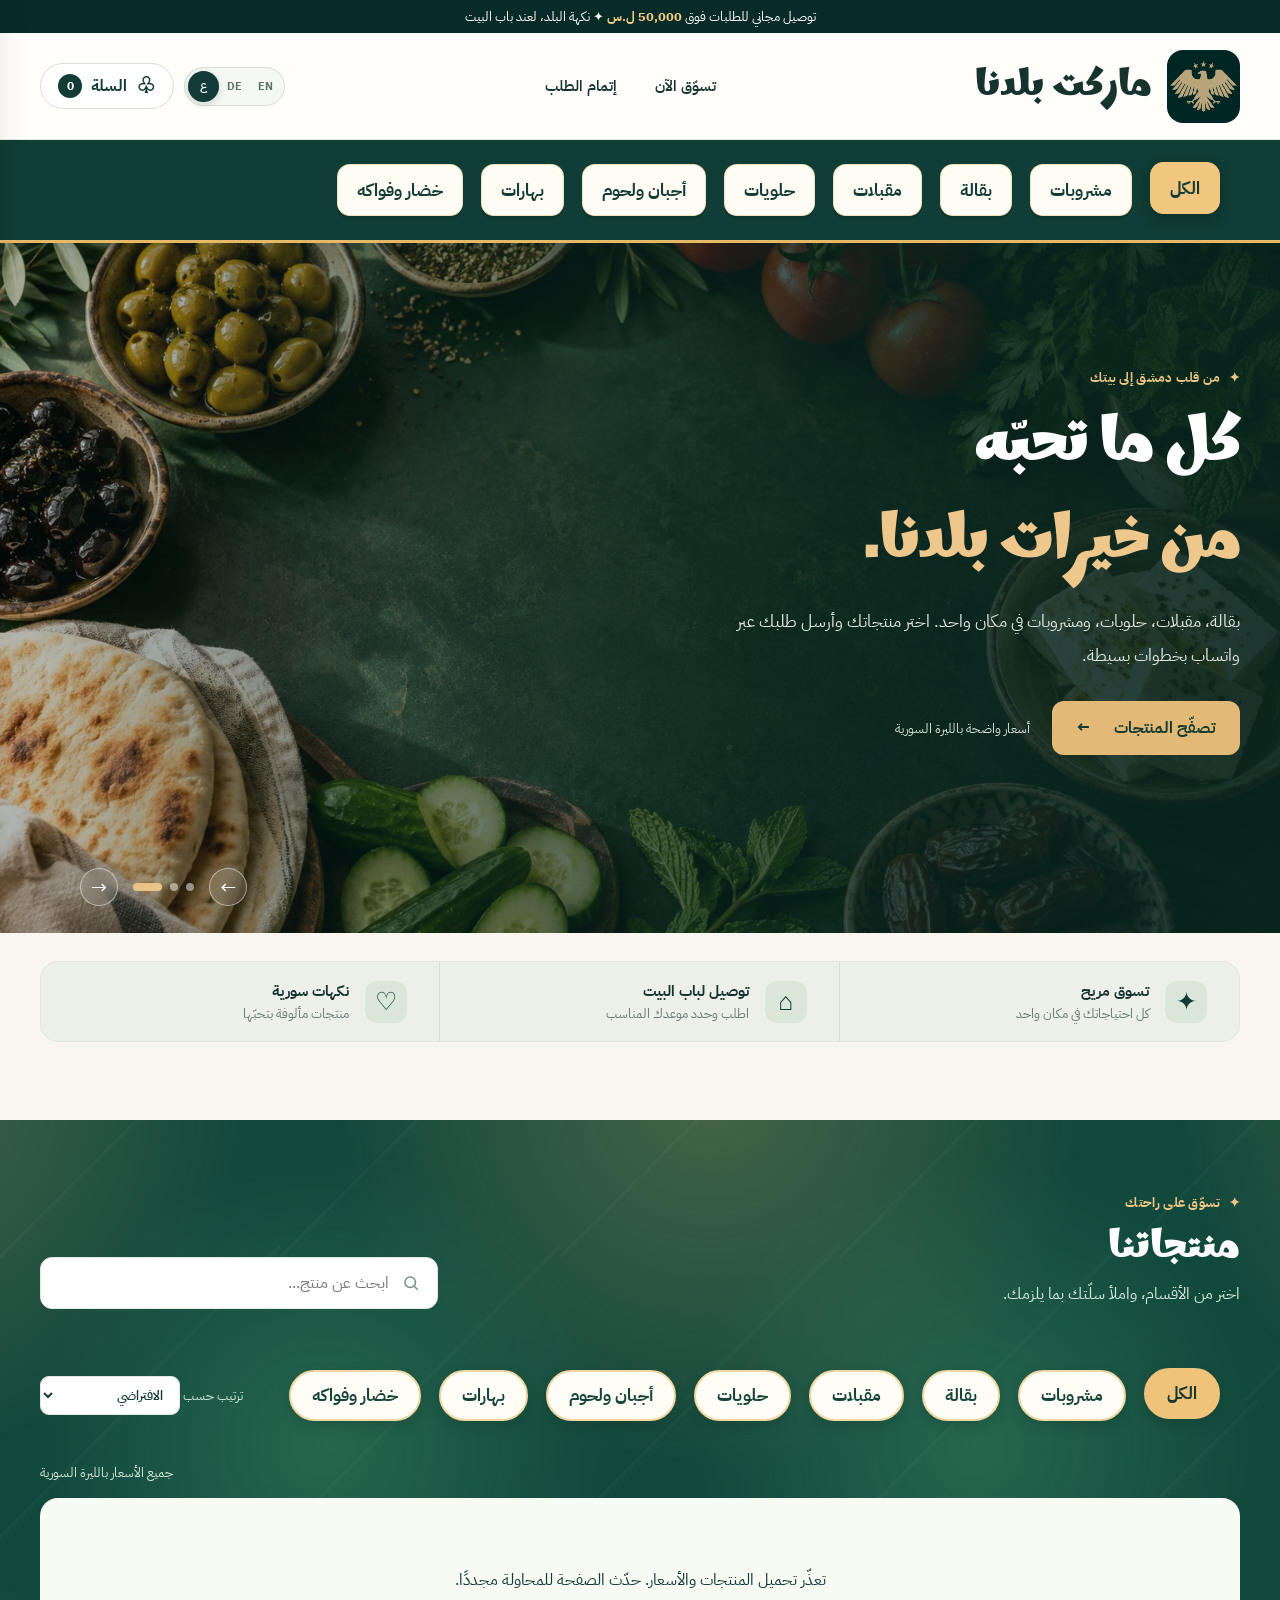
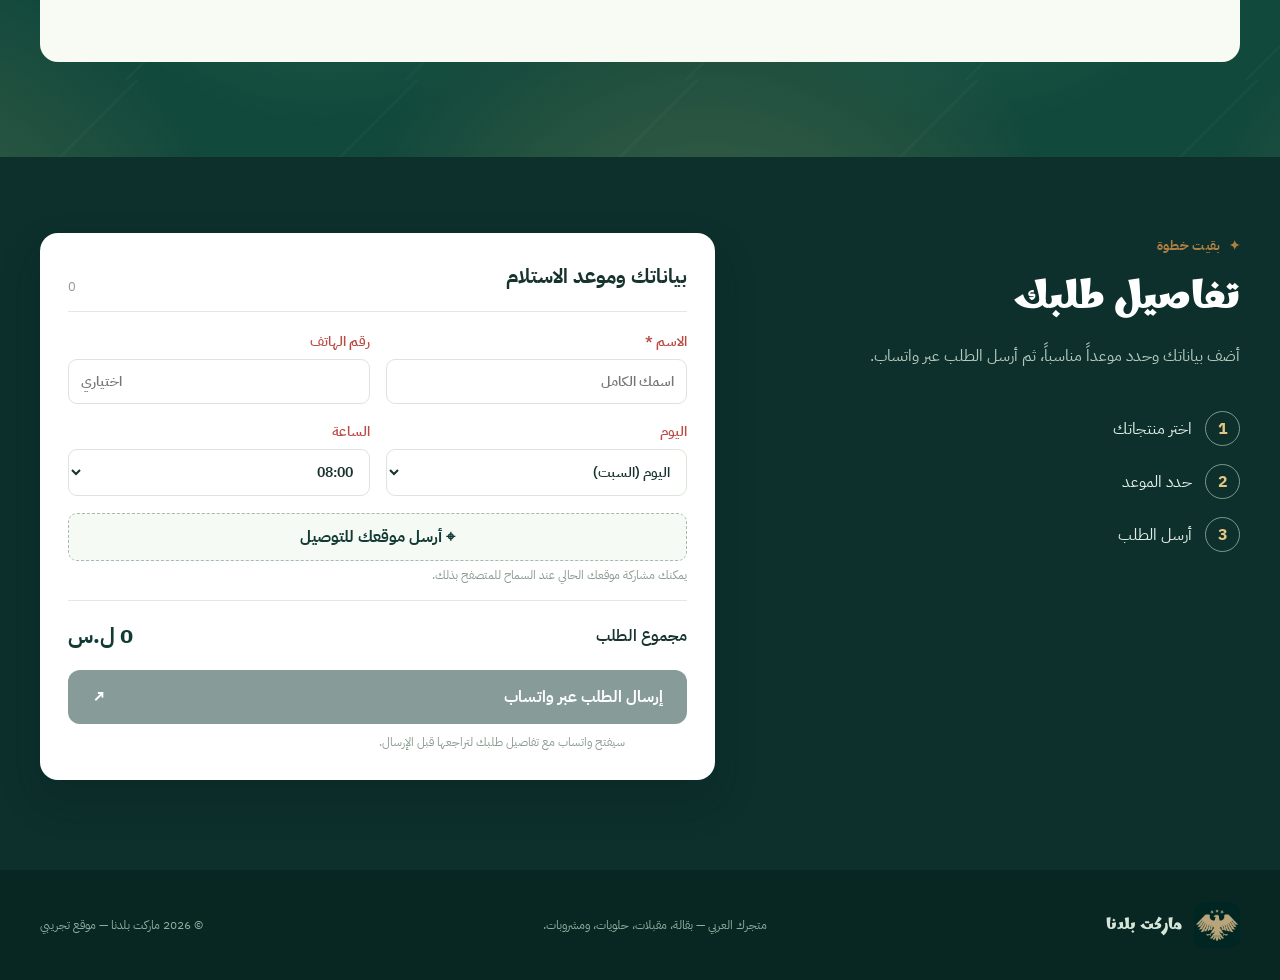
==== index.html @ 55b6cc4f "Refresh storefront for new Sheets endpoint" ====
<!doctype html>
<html lang="ar" dir="rtl">
<head>
  <meta charset="utf-8"><meta name="viewport" content="width=device-width,initial-scale=1">
  <meta name="theme-color" content="#123b35"><meta name="description" content="ماركت بلدنا: بقالة ومقبلات وحلويات ومشروبات ومنتجات سورية، اطلبها بسهولة عبر واتساب.">
  <title>ماركت بلدنا | منتجات سورية</title>
  <link rel="icon" type="image/jpeg" href="eagle-logo.jpg">
  <link rel="preconnect" href="https://fonts.googleapis.com"><link rel="preconnect" href="https://fonts.gstatic.com" crossorigin><link href="https://fonts.googleapis.com/css2?family=IBM+Plex+Sans+Arabic:wght@400;500;600;700&family=Marhey:wght@500;600;700&display=swap" rel="stylesheet">
  <link rel="stylesheet" href="style.css?v=compact-products-1">
</head>
<body>
  <div class="welcome-mascot"><div class="welcome-mascot-figure" aria-hidden="true"><span class="mascot-person">🧒</span><img class="mascot-flag" src="syria-flag-new.svg" alt=""></div><div class="welcome-greeting" role="status" data-i18n="greeting">السلام عليكم، مرحبًا بكم في موقعكم <strong>بلدنا</strong></div></div>
  <div class="announcement" data-i18n="announcement">توصيل مجاني للطلبات فوق <strong>50,000 ل.س</strong> ✦ نكهة البلد، لعند باب البيت</div>
  <header class="site-header"><div class="shell header-inner">
    <a class="brand" href="#top" aria-label="ماركت بلدنا"><span class="brand-icon"><img src="eagle-logo.jpg" alt=""></span><span>ماركت بلدنا</span></a>
    <nav aria-label="التنقل الرئيسي"><a href="#catalog" data-i18n="shopNow">تسوّق الآن</a><a href="#checkout" data-i18n="checkout">إتمام الطلب</a></nav>
    <div class="header-actions"><div class="language-switcher" role="group" aria-label="Language"><button type="button" data-lang="ar" class="active">ع</button><button type="button" data-lang="de">DE</button><button type="button" data-lang="en">EN</button></div><button class="cart-button" id="cartOpen" type="button" aria-label="فتح سلة المشتريات"><span class="bag-icon">♧</span> <span data-i18n="cart">السلة</span> <b id="cartCount">0</b></button></div>
  </div></header>
  <nav class="category-quick-nav" aria-label="Product categories"><div class="shell category-quick-inner" id="topCategories"></div></nav>
  <main id="top">
    <section class="hero hero-carousel" aria-label="صور ومنتجات ماركت بلدنا">
      <div class="hero-slides" aria-hidden="true">
        <div class="hero-slide active" style="background-image:url('market-table.webp')"></div>
        <div class="hero-slide" style="background-image:url('market-vegetables.webp')"></div>
        <div class="hero-slide" style="background-image:url('market-mezze.webp')"></div>
      </div>
      <div class="hero-shade"></div>
      <div class="shell hero-layout"><div class="hero-copy"><span class="eyebrow" data-i18n="heroEyebrow">من قلب دمشق إلى بيتك</span><h1 data-i18n="heroTitle">كل ما تحبّه<br><em>من خيرات بلدنا.</em></h1><p data-i18n="heroText">بقالة، مقبلات، حلويات، ومشروبات في مكان واحد. اختر منتجاتك وأرسل طلبك عبر واتساب بخطوات بسيطة.</p><div class="hero-actions"><a class="primary-link" href="#catalog"><span data-i18n="browse">تصفّح المنتجات</span> <span>←</span></a><span class="hero-note" data-i18n="clearPrices">أسعار واضحة بالليرة السورية</span></div></div>
      <div class="carousel-controls" aria-label="التحكم بالصور"><button type="button" id="slidePrev" class="slide-arrow" aria-label="الصورة السابقة">→</button><div class="slide-dots" id="slideDots"><button type="button" class="active" aria-label="الصورة 1" aria-current="true"></button><button type="button" aria-label="الصورة 2"></button><button type="button" aria-label="الصورة 3"></button></div><button type="button" id="slideNext" class="slide-arrow" aria-label="الصورة التالية">←</button></div>
      </div>
    </section>
    <section class="features shell" aria-label="مميزات المتجر"><div><span>✦</span><p><strong data-i18n="feature1Title">تسوق مريح</strong><small data-i18n="feature1Text">كل احتياجاتك في مكان واحد</small></p></div><div><span>⌂</span><p><strong data-i18n="feature2Title">توصيل لباب البيت</strong><small data-i18n="feature2Text">اطلب وحدد موعدك المناسب</small></p></div><div><span>♡</span><p><strong data-i18n="feature3Title">نكهات سورية</strong><small data-i18n="feature3Text">منتجات مألوفة بتحبّها</small></p></div></section>
    <section class="catalog shell" id="catalog"><div class="section-head"><div><span class="eyebrow" data-i18n="catalogEyebrow">تسوّق على راحتك</span><h2 data-i18n="productsTitle">منتجاتنا</h2><p data-i18n="productsText">اختر من الأقسام، واملأ سلّتك بما يلزمك.</p></div><div class="search-wrap"><svg viewBox="0 0 24 24" aria-hidden="true"><circle cx="11" cy="11" r="7"/><path d="m16 16 5 5"/></svg><input id="search" type="search" placeholder="ابحث عن منتج..." aria-label="ابحث عن منتج"></div></div>
      <div class="catalog-tools"><div class="tabs" id="categories" aria-label="أقسام المنتجات"></div><label class="sort-wrap"><span data-i18n="sortBy">ترتيب حسب</span> <select id="sort" aria-label="ترتيب المنتجات"><option value="default"></option><option value="price-low"></option><option value="price-high"></option><option value="rating"></option><option value="popular"></option></select></label></div>
      <div class="results-line"><span id="resultCount"></span><span data-i18n="currencyNote">جميع الأسعار بالليرة السورية</span></div><div class="products" id="products"></div><div class="empty-results" id="emptyResults" hidden data-i18n="noResults">لا توجد منتجات مطابقة. جرّب كلمة بحث أخرى.</div>
    </section>
    <section class="checkout-area" id="checkout"><div class="shell checkout-grid"><div><span class="eyebrow" data-i18n="oneStep">بقيت خطوة</span><h2 data-i18n="orderDetails">تفاصيل طلبك</h2><p data-i18n="orderText">أضف بياناتك وحدد موعداً مناسباً، ثم أرسل الطلب عبر واتساب.</p><div class="steps"><span><b>1</b> <i data-i18n="step1">اختر منتجاتك</i></span><span><b>2</b> <i data-i18n="step2">حدد الموعد</i></span><span><b>3</b> <i data-i18n="step3">أرسل الطلب</i></span></div></div><form id="orderForm" class="order-form"><div class="form-title"><h3 data-i18n="yourDetails">بياناتك وموعد الاستلام</h3><span id="summaryItems">0 منتجات</span></div><div class="field-row"><label><span data-i18n="name">الاسم</span> <span>*</span><input id="customerName" required autocomplete="name" placeholder="اسمك الكامل"></label><label><span data-i18n="phone">رقم الهاتف</span><input id="customerPhone" type="tel" autocomplete="tel" placeholder="اختياري"></label></div><div class="field-row"><label><span data-i18n="day">اليوم</span><select id="daySelect"></select></label><label><span data-i18n="time">الساعة</span><select id="timeSelect"></select></label></div><button id="locationBtn" class="location-btn" type="button" data-i18n="sendLocation">⌖ أرسل موقعك للتوصيل</button><p id="locationStatus" class="help" data-i18n="locationHelp">يمكنك مشاركة موقعك الحالي عند السماح للمتصفح بذلك.</p><div class="summary"><span data-i18n="orderTotal">مجموع الطلب</span><strong id="summaryTotal">0 ل.س</strong></div><button id="sendBtn" class="send-btn" type="submit" disabled><span data-i18n="sendWhatsApp">إرسال الطلب عبر واتساب</span> <span>↗</span></button><p class="help" data-i18n="whatsappHelp">سيفتح واتساب مع تفاصيل طلبك لتراجعها قبل الإرسال.</p></form></div></section>
  </main>
  <footer><div class="shell footer-inner"><div class="brand"><span class="brand-icon"><img src="eagle-logo.jpg" alt=""></span><span>ماركت بلدنا</span></div><p data-i18n="footerText">متجرك العربي — بقالة، مقبلات، حلويات، ومشروبات.</p><small data-i18n="copyright">© 2026 ماركت بلدنا — موقع تجريبي</small></div></footer>
  <div class="cart-scrim" id="cartScrim" hidden></div><aside class="cart-drawer" id="cartDrawer" role="dialog" aria-modal="true" aria-label="سلة المشتريات" aria-hidden="true"><div class="drawer-head"><div><span class="eyebrow" data-i18n="yourChoices">اختياراتك</span><h2 data-i18n="shoppingCart">سلة المشتريات</h2></div><button type="button" id="cartClose" class="icon-button" aria-label="إغلاق السلة">×</button></div><div id="cartItems" class="cart-items"></div><div class="drawer-bottom"><div class="coupon"><input id="couponInput" placeholder="رمز الخصم" aria-label="رمز الخصم"><button type="button" id="applyCoupon" data-i18n="apply">تطبيق</button></div><p id="couponMessage" class="help" aria-live="polite"></p><div class="summary"><span data-i18n="total">المجموع</span><strong id="drawerTotal">0 ل.س</strong></div><button id="cartCheckout" class="send-btn" type="button" data-i18n="checkoutArrow">إتمام الطلب ←</button><button id="clearCart" class="clear-btn" type="button" data-i18n="clearCart">مسح السلة</button></div></aside>
  <div class="mobile-cart" id="mobileCart" hidden><span><b id="mobileCount">0</b> <span data-i18n="items">منتجات</span> · <strong id="mobileTotal">0 ل.س</strong></span><button type="button" id="mobileCartOpen" data-i18n="viewCart">عرض السلة ←</button></div>
  <script src="app.js?v=product-manager-4" defer></script>
</body></html>
---- style.css ----
:root{--green:#123b35;--deep:#0d302c;--cream:#f8f6ef;--paper:#fffefb;--gold:#d9a95f;--ink:#17332e;--muted:#6b7974;--line:#e3e8e1;font-family:'IBM Plex Sans Arabic',sans-serif;color:var(--ink);background:var(--cream);scroll-behavior:smooth}*{box-sizing:border-box}body{margin:0}button,input,select{font:inherit}button{cursor:pointer}a{text-decoration:none;color:inherit}h1,h2,h3,p{margin-top:0}.shell{width:min(1200px,calc(100% - 40px));margin:auto}.announcement{background:#092b27;color:#fff;text-align:center;padding:7px 16px;font-size:13px}.announcement strong{color:#f1cd86}.announcement span{color:var(--gold);margin:0 12px}.site-header{background:var(--paper);border-bottom:1px solid var(--line);position:sticky;top:0;z-index:20}.header-inner{height:88px;display:flex;align-items:center;justify-content:space-between;gap:30px}.brand{display:flex;align-items:center;gap:12px;font-family:Marhey,sans-serif;font-weight:700;font-size:27px;line-height:1.3;white-space:nowrap}.brand small{display:block;font-family:'IBM Plex Sans Arabic';font-size:15px;letter-spacing:3px;color:var(--gold);font-weight:700}.brand-icon{display:grid;place-items:center;background:var(--green);color:var(--gold);width:53px;height:53px;border-radius:13px;font-size:27px}.site-header nav{display:flex;gap:38px;font-size:15px;font-weight:600}.site-header nav a:hover{color:#a6732c}.cart-button{border:1px solid #d7dfd7;border-radius:100px;background:white;padding:10px 17px;color:var(--green);font-weight:700;display:flex;align-items:center;gap:9px}.cart-button b{background:var(--green);color:white;width:24px;height:24px;border-radius:50%;display:grid;place-items:center;font-size:12px}.bag-icon{font-size:22px;line-height:1}.hero{display:grid;grid-template-columns:1fr 1.05fr;gap:48px;align-items:center;padding-top:50px;padding-bottom:44px;min-height:570px}.hero-copy{padding:20px 0}.eyebrow{color:#ad7f42;font-size:13px;font-weight:700;letter-spacing:.3px}.eyebrow:before{content:'✦';margin-left:8px}.hero h1{font-family:Marhey,sans-serif;font-size:clamp(36px,4.5vw,65px);line-height:1.52;letter-spacing:-2px;margin:13px 0 15px}.hero h1 em{color:#ad7f42;font-style:normal}.hero p{font-size:17px;line-height:2;color:#52645e;max-width:510px}.hero-actions{display:flex;align-items:center;gap:22px;flex-wrap:wrap;margin:28px 0}.primary-link,.send-btn{background:var(--green);color:white;border:0;border-radius:12px;padding:15px 24px;font-weight:700;display:inline-flex;align-items:center;justify-content:space-between;gap:24px;transition:transform .2s,background .2s,box-shadow .2s}.primary-link:hover,.send-btn:not(:disabled):hover{background:#20554b;transform:translateY(-2px);box-shadow:0 12px 20px #123b3520}.hero-note{font-size:13px;color:var(--muted)}.hero-stat{display:flex;align-items:center;gap:12px;border-top:1px solid var(--line);padding-top:16px;color:var(--muted);font-size:14px;max-width:400px}.hero-stat strong{font-family:Marhey;font-size:32px;color:var(--green)}.hero-media{height:470px;position:relative;border-radius:24px;overflow:hidden;background:#173b32;box-shadow:0 23px 50px #0d302c20}.hero-media img{width:100%;height:100%;object-fit:cover;display:block;transition:transform .7s}.hero-media:hover img{transform:scale(1.04)}.media-label{position:absolute;bottom:22px;right:22px;background:#fffdf3ed;color:var(--green);padding:10px 17px;border-radius:8px;font-weight:700;box-shadow:0 6px 20px #0002}.features{display:grid;grid-template-columns:repeat(3,1fr);background:#ecf0e9;border:1px solid #dfe7df;border-radius:18px;margin-bottom:78px}.features>div{display:flex;align-items:center;gap:16px;padding:18px 32px}.features>div+div{border-right:1px solid #d5ded5}.features span{font-size:25px;width:42px;height:42px;border-radius:12px;background:#dae6d8;display:grid;place-items:center;color:var(--green)}.features p{margin:0}.features strong,.features small{display:block}.features strong{font-size:15px}.features small{color:var(--muted);font-size:13px;margin-top:2px}.catalog{padding-bottom:100px;scroll-margin-top:100px}.section-head{display:flex;justify-content:space-between;align-items:end;gap:24px}.section-head h2,.checkout-area h2{font-family:Marhey;font-size:40px;line-height:1.5;margin:4px 0}.section-head p,.checkout-area p{color:var(--muted);font-size:16px}.search-wrap{background:white;border:1px solid var(--line);border-radius:12px;display:flex;align-items:center;padding:0 17px;min-width:290px;margin-bottom:13px}.search-wrap:focus-within{border-color:#b69359;box-shadow:0 0 0 3px #d9a95f27}.search-wrap svg{width:19px;fill:none;stroke:#759087;stroke-width:2}.search-wrap input{border:0;outline:0;background:transparent;padding:13px;width:100%;min-width:0;color:var(--ink)}.catalog-tools{display:flex;justify-content:space-between;gap:18px;align-items:center;margin:24px 0 18px}.tabs{display:flex;gap:8px;overflow-x:auto;scrollbar-width:none;padding-bottom:3px}.tabs::-webkit-scrollbar{display:none}.tabs button{border:1px solid var(--line);background:white;color:#476058;border-radius:100px;padding:8px 17px;white-space:nowrap;font-weight:600;font-size:14px}.tabs button.active,.tabs button:hover{background:var(--green);border-color:var(--green);color:white}.sort-wrap{white-space:nowrap;color:var(--muted);font-size:13px}.sort-wrap select{border:1px solid var(--line);border-radius:9px;padding:8px 12px;background:white;color:var(--green);font-weight:600}.results-line{display:flex;justify-content:space-between;color:#82918a;font-size:13px;margin-bottom:16px}.products{display:grid;grid-template-columns:repeat(4,minmax(0,1fr));gap:18px}.product{background:var(--paper);border:1px solid var(--line);border-radius:17px;overflow:hidden;transition:transform .2s,box-shadow .2s,border .2s;display:flex;flex-direction:column}.product:hover{transform:translateY(-4px);box-shadow:0 12px 28px #17332e12;border-color:#c9d6cb}.product-art{height:128px;background:linear-gradient(135deg,#e9efe7,#dce8d9);display:flex;align-items:center;justify-content:center;position:relative;font-size:59px}.product:nth-child(4n+2) .product-art{background:linear-gradient(135deg,#f6ebd8,#e9d8b9)}.product:nth-child(4n+3) .product-art{background:linear-gradient(135deg,#e8ece2,#d8dfd0)}.product:nth-child(4n+4) .product-art{background:linear-gradient(135deg,#f0e6dd,#e7d8ca)}.product-art span{filter:drop-shadow(0 8px 4px #142d2022);transition:transform .2s}.product:hover .product-art span{transform:scale(1.1) rotate(-5deg)}.badge{position:absolute;top:11px;right:11px;background:#a74439;color:white;font-size:11px;font-weight:700;padding:4px 9px;border-radius:100px}.badge.new{background:var(--green)}.product-info{padding:15px 17px 16px;display:flex;flex-direction:column;flex:1}.rating{font-size:12px;color:#aa762d;direction:ltr;text-align:right}.rating small{color:#8f9992}.product h3{font-size:17px;margin:7px 0 2px;line-height:1.5}.product p{color:#89958c;font-size:13px;margin:0 0 18px}.product-bottom{margin-top:auto;display:flex;justify-content:space-between;align-items:center;gap:8px}.price{font-size:19px;font-weight:700;color:var(--green);white-space:nowrap}.price small{font-size:12px;font-weight:500}.add-btn,.qty button{border:0;background:var(--green);color:white;border-radius:9px;width:36px;height:36px;font-size:22px;display:grid;place-items:center;line-height:1}.qty{display:flex;align-items:center;gap:9px}.qty button{width:29px;height:29px;font-size:18px}.qty button:first-child{background:#e9eee8;color:var(--green)}.qty b{font-size:14px;min-width:14px;text-align:center}.empty-results{padding:70px;text-align:center;color:var(--muted);background:white;border-radius:18px}.checkout-area{background:var(--deep);padding:76px 0 90px;color:white;scroll-margin-top:76px}.checkout-grid{display:grid;grid-template-columns:.8fr 1.2fr;gap:75px;align-items:start}.checkout-area h2{color:white;margin:12px 0}.checkout-area p{color:#b4c9bd;line-height:1.9;max-width:370px}.steps{margin-top:40px;display:grid;gap:18px}.steps span{display:flex;align-items:center;gap:13px;color:#e4eee6}.steps b{width:35px;height:35px;border:1px solid #7b9a8b;border-radius:50%;display:grid;place-items:center;color:#e5c583}.order-form{background:#fff;color:var(--ink);padding:28px;border-radius:18px;box-shadow:0 20px 40px #061d1a38}.form-title{display:flex;justify-content:space-between;align-items:center;gap:10px;border-bottom:1px solid var(--line);margin-bottom:19px}.form-title h3{font-size:20px}.form-title span{color:#8e9b91;font-size:13px}.field-row{display:grid;grid-template-columns:1fr 1fr;gap:16px;margin-bottom:17px}.order-form label{font-size:14px;font-weight:600;display:block}.order-form label span{color:#bb4a42}.order-form input,.order-form select{display:block;width:100%;margin-top:7px;border:1px solid #dce5da;border-radius:9px;padding:11px 12px;background:#fff;color:var(--ink);outline:0}.order-form input:focus,.order-form select:focus{border-color:#ad8651;box-shadow:0 0 0 3px #d9a95f20}.location-btn{width:100%;padding:11px;border:1px dashed #a6bbaa;background:#f6faf5;border-radius:9px;color:var(--green);font-weight:700}.order-form .help,.help{font-size:12px;color:#8a9b90;margin:5px 0 15px;line-height:1.6}.summary{border-top:1px solid var(--line);padding:18px 0;display:flex;align-items:center;justify-content:space-between;font-weight:600}.summary strong{font-size:22px;color:var(--green)}.send-btn{width:100%;font-size:16px}.send-btn:disabled{opacity:.5;cursor:not-allowed}.order-form>.help:last-child{text-align:center;margin:9px 0 0}footer{background:#082622;color:#d5e5d8;padding:32px 0}.footer-inner{display:flex;align-items:center;justify-content:space-between;gap:22px}.footer-inner p,.footer-inner>small{margin:0;font-size:12px;color:#91ada0}.footer-inner .brand{font-size:16px}.footer-inner .brand-icon{background:#d4ab6c;color:#123b35;width:37px;height:37px}.cart-scrim{position:fixed;inset:0;background:#071d1abb;z-index:30}.cart-drawer{position:fixed;z-index:31;top:0;bottom:0;left:0;width:min(440px,100%);background:#fff;display:flex;flex-direction:column;transform:translateX(-105%);transition:transform .3s;box-shadow:15px 0 35px #0002}.cart-drawer.open{transform:translateX(0)}.drawer-head{display:flex;justify-content:space-between;align-items:start;padding:26px;border-bottom:1px solid var(--line)}.drawer-head h2{font-family:Marhey;margin:0;font-size:24px}.icon-button{border:0;background:#f0f3ee;width:37px;height:37px;border-radius:50%;font-size:25px;color:var(--green)}.cart-items{flex:1;overflow:auto;padding:20px 25px}.empty-cart{text-align:center;color:#84958a;padding:75px 10px}.empty-cart span{font-size:52px;display:block}.cart-item{display:flex;gap:12px;border-bottom:1px solid var(--line);padding:13px 0}.cart-emoji{display:grid;place-items:center;background:#e9f0e8;border-radius:11px;width:58px;height:58px;font-size:30px}.cart-item-main{flex:1}.cart-item strong{display:block;font-size:15px}.cart-item small{color:#849489}.cart-item .qty{margin-top:8px}.cart-item-price{font-weight:700;color:var(--green);font-size:14px;white-space:nowrap}.drawer-bottom{padding:20px 25px;border-top:1px solid var(--line)}.coupon{display:flex;gap:8px}.coupon input{min-width:0;flex:1;border:1px solid var(--line);padding:9px;border-radius:8px}.coupon button{border:0;background:#e8eee8;color:var(--green);border-radius:8px;padding:0 16px;font-weight:700}.drawer-bottom .help{min-height:18px;margin:5px 0}.clear-btn{border:0;background:transparent;color:#a4564a;width:100%;padding:12px}.mobile-cart{display:none}@media(max-width:1000px){.products{grid-template-columns:repeat(3,1fr)}.hero{gap:26px}.features>div{padding:16px}.checkout-grid{gap:35px}}@media(max-width:720px){.shell{width:min(100% - 28px,1200px)}.header-inner{height:73px}.header-inner .brand{font-size:20px;gap:8px}.header-inner .brand small{font-size:12px;letter-spacing:2px}.header-inner .brand-icon{width:43px;height:43px}.site-header nav{display:none}.cart-button{padding:8px 12px;font-size:13px}.announcement{font-size:11px}.hero{grid-template-columns:1fr;gap:17px;padding-top:26px;min-height:0}.hero-copy{padding:0}.hero h1{font-size:36px;line-height:1.45;letter-spacing:-1px}.hero p{font-size:15px;line-height:1.9}.hero-actions{margin:21px 0}.hero-stat{display:none}.hero-media{height:260px;grid-row:1}.media-label{font-size:12px;bottom:13px;right:13px}.features{grid-template-columns:1fr;margin-bottom:54px}.features>div{padding:12px 20px}.features>div+div{border-right:0;border-top:1px solid #d5ded5}.section-head{display:block}.section-head h2,.checkout-area h2{font-size:30px}.search-wrap{margin:15px 0;min-width:0}.catalog-tools{display:block}.sort-wrap{display:flex;align-items:center;justify-content:flex-end;margin-top:13px}.tabs{margin-left:-14px}.products{grid-template-columns:repeat(2,minmax(0,1fr));gap:10px}.product-art{height:105px;font-size:46px}.product-info{padding:11px}.product h3{font-size:15px}.product p{font-size:12px;min-height:18px;margin-bottom:13px}.price{font-size:15px}.price small{font-size:10px}.add-btn{width:30px;height:30px}.qty{gap:5px}.catalog{padding-bottom:65px}.checkout-grid{grid-template-columns:1fr;gap:25px}.checkout-area{padding:55px 0 80px}.steps{display:flex;gap:8px;flex-wrap:wrap;margin-top:16px;font-size:12px}.steps b{width:25px;height:25px}.order-form{padding:19px}.footer-inner{flex-direction:column;align-items:start}.mobile-cart:not([hidden]){display:flex;position:fixed;bottom:12px;left:12px;right:12px;z-index:19;background:var(--green);color:#fff;border-radius:13px;box-shadow:0 10px 26px #0004;padding:12px 15px;align-items:center;justify-content:space-between;font-size:13px}.mobile-cart button{border:0;background:var(--gold);color:#17332e;font-weight:700;border-radius:8px;padding:8px 11px}}@media(max-width:400px){.field-row{grid-template-columns:1fr}.product-bottom{align-items:flex-end}.price{font-size:14px}}@media(prefers-reduced-motion:reduce){*,*:before,*:after{scroll-behavior:auto!important;transition:none!important;animation:none!important}}
/* Full-width rotating food photography */
.hero-carousel{position:relative;isolation:isolate;width:100%;max-width:none;height:min(690px,78vh);min-height:510px;display:block;padding:0;background:var(--deep);overflow:hidden;color:white}.hero-slides,.hero-shade{position:absolute;inset:0}.hero-slides{z-index:-2}.hero-slide{position:absolute;inset:0;background-position:center;background-size:cover;opacity:0;transform:scale(1.055);transition:opacity 1.1s ease,transform 6.8s ease}.hero-slide.active{opacity:1;transform:scale(1)}.hero-shade{z-index:-1;background:linear-gradient(90deg,rgba(6,29,25,.27) 0%,rgba(8,37,31,.82) 68%,rgba(8,37,31,.9) 100%)}.hero-layout{height:100%;display:flex;align-items:center;position:relative}.hero-carousel .hero-copy{max-width:690px;padding:20px 0 48px}.hero-carousel .eyebrow{color:#e8c486}.hero-carousel h1{font-size:clamp(38px,5vw,70px);margin:8px 0 14px;color:white}.hero-carousel h1 em{color:#edc78c}.hero-carousel p{color:#e0eae1;max-width:550px}.hero-carousel .primary-link{background:#e3b976;color:#143b32}.hero-carousel .primary-link:hover{background:#f2cf94}.hero-carousel .hero-note{color:#d7e1d8}.carousel-controls{position:absolute;bottom:27px;left:max(24px,calc((100vw - 1200px)/2));display:flex;align-items:center;gap:15px;z-index:2;direction:ltr}.slide-arrow{border:1px solid #ffffff80;background:#ffffff1a;color:white;width:38px;height:38px;border-radius:50%;display:grid;place-items:center;font-size:20px;backdrop-filter:blur(8px)}.slide-arrow:hover,.slide-arrow:focus-visible{background:#fff;color:var(--green)}.slide-dots{display:flex;align-items:center;gap:8px}.slide-dots button{border:0;border-radius:99px;width:8px;height:8px;padding:0;background:#ffffff80;transition:width .3s,background .3s}.slide-dots button.active{width:29px;background:#e8c486}.features{margin-top:28px}@media(max-width:720px){.hero-carousel{height:580px;min-height:0}.hero-layout{align-items:flex-end}.hero-carousel .hero-copy{padding:0 0 85px}.hero-carousel h1{font-size:37px}.hero-carousel p{font-size:15px}.hero-shade{background:linear-gradient(0deg,rgba(6,29,25,.94) 0%,rgba(6,29,25,.75) 47%,rgba(6,29,25,.12) 100%)}.carousel-controls{bottom:21px;left:18px}.features{margin-top:16px}}@media(prefers-reduced-motion:reduce){.hero-slide{transition:none;transform:none}.hero-slide.active{transform:none}}

.product-art:has(.product-photo){background:#1b1c1b}.product-photo{height:100%;width:100%;object-fit:contain;display:block;transition:transform .2s}.product:hover .product-photo{transform:scale(1.045)}
/* A softly moving market backdrop behind the product grid. */
.catalog{position:relative;isolation:isolate;overflow:hidden;background:linear-gradient(135deg,#f3f8ed 0%,#fff8e8 42%,#edf5ed 100%);border:1px solid #dce8dc;border-radius:28px;padding:42px 30px 72px;margin-bottom:28px;box-shadow:0 16px 42px #17332e0b}
.catalog::before,.catalog::after{content:"";position:absolute;z-index:-1;pointer-events:none;border-radius:50%;filter:blur(32px);opacity:.65;will-change:transform}
.catalog::before{width:46%;height:460px;top:190px;right:-14%;background:radial-gradient(circle,#b8dbb4 0%,#d4e9bd88 46%,transparent 72%);animation:marketGlowOne 19s ease-in-out infinite alternate}
.catalog::after{width:47%;height:540px;top:720px;left:-15%;background:radial-gradient(circle,#f1cc8d99 0%,#f5e4b688 48%,transparent 72%);animation:marketGlowTwo 23s ease-in-out infinite alternate}
@keyframes marketGlowOne{from{transform:translate3d(0,0,0) scale(.86)}to{transform:translate3d(-42%,330px,0) scale(1.3)}}
@keyframes marketGlowTwo{from{transform:translate3d(0,0,0) scale(.9)}to{transform:translate3d(39%,-300px,0) scale(1.22)}}
.catalog .product{background:#fffefaeb;box-shadow:0 5px 15px #17332e0c;backdrop-filter:blur(4px);border-color:#d7e3d5}
.catalog .product:hover{box-shadow:0 17px 32px #17332e21;border-color:#9fc6a3}
.catalog .section-head h2{color:#144a3b}
@media(max-width:720px){.catalog{padding:27px 12px 48px;border-radius:19px;margin-bottom:16px}.catalog::before{width:90%;height:360px;right:-55%}.catalog::after{width:90%;height:400px;left:-55%}}
@media(prefers-reduced-motion:reduce){.catalog::before,.catalog::after{animation:none;will-change:auto}}
/* Strong, full-width animated backdrop for the whole product area. */
.catalog.shell{width:100%;max-width:none;margin:0;padding:70px max(20px,calc((100vw - 1200px)/2)) 95px;border:0;border-radius:0;background:#12493d;box-shadow:none}
.catalog::before{inset:0;left:0;right:0;top:0;width:100%;height:100%;border-radius:0;filter:none;opacity:.78;background-image:radial-gradient(circle,#66bd8455 0%,transparent 62%),radial-gradient(circle,#e8bc6850 0%,transparent 64%);background-size:650px 650px,840px 840px;background-position:0 0,290px 390px;background-repeat:repeat;animation:marketLights 26s linear infinite;transform:none}
.catalog::after{inset:0;left:0;right:0;top:0;width:100%;height:100%;border-radius:0;filter:none;opacity:.5;background:repeating-linear-gradient(135deg,transparent 0,transparent 95px,#ffffff0e 96px,#ffffff0e 98px,transparent 99px,transparent 190px);background-size:280px 280px;animation:marketLines 18s linear infinite;transform:none}
@keyframes marketLights{to{background-position:650px -430px,-550px 700px}}
@keyframes marketLines{to{background-position:280px 280px}}
.catalog .section-head h2{color:#fff}.catalog .section-head p,.catalog .results-line,.catalog .eyebrow{color:#d4e9d8}.catalog .eyebrow{color:#f1c783}.catalog .sort-wrap{color:#d4e9d8}
.catalog .products{gap:20px}.catalog .product{background:#fffdf8;border-color:#ffffffb8;box-shadow:0 12px 28px #09291f35;backdrop-filter:none}.catalog .product:hover{transform:translateY(-7px);box-shadow:0 23px 37px #06251d70;border-color:#f0c984}
.catalog .empty-results{background:#f8fbf4;color:var(--green)}
@media(max-width:720px){.catalog.shell{padding:48px 14px 68px}.catalog .products{gap:11px}.catalog .product:hover{transform:translateY(-3px)}}
@media(prefers-reduced-motion:reduce){.catalog::before,.catalog::after{animation:none}}

.product .product-art:has(.product-photo){background:#f0efe9}.product .product-art:has(.product-photo[src="coca-cola-can.webp"]){background:#252827}.product-art .product-photo{width:100%;height:100%;object-fit:cover}.product-art .product-photo.contain{object-fit:contain}
.header-actions{display:flex;align-items:center;gap:10px}.language-switcher{display:flex;direction:ltr;border:1px solid #d7dfd7;border-radius:100px;padding:3px;background:#f5f7f3}.language-switcher button{border:0;background:transparent;color:#60736b;border-radius:100px;min-width:31px;height:31px;padding:0 7px;font-size:11px;font-weight:700}.language-switcher button.active{background:var(--green);color:white;box-shadow:0 2px 7px #123b3530}.steps i{font-style:normal}.ltr .cart-drawer{left:auto;right:0;transform:translateX(105%);box-shadow:-15px 0 35px #0002}.ltr .cart-drawer.open{transform:translateX(0)}.ltr .rating{text-align:left}.ltr .eyebrow:before{margin-left:0;margin-right:8px}
@media(max-width:720px){.header-actions{gap:5px}.language-switcher{padding:2px}.language-switcher button{min-width:27px;height:27px;padding:0 5px;font-size:10px}.cart-button{padding:8px 10px}.bag-icon{display:none}}

/* Prominent category navigation. */
.category-quick-nav{background:#103d35;border-bottom:3px solid #e6b968;box-shadow:0 7px 22px #0a281e2b;position:relative;z-index:19}
.category-quick-inner{display:flex;gap:10px;align-items:center;padding:12px 0;overflow-x:auto;scrollbar-width:none}
.category-quick-inner::-webkit-scrollbar{display:none}
.category-quick-inner button{flex:0 0 auto;border:1px solid #eac98b88;background:#fffdf3;color:#123b35;border-radius:13px;padding:11px 19px;min-height:52px;font-weight:700;font-size:17px;white-space:nowrap;box-shadow:0 3px 0 #06251b40;transition:transform .2s,background .2s,box-shadow .2s}
.category-quick-inner button:hover,.category-quick-inner button.active{background:#f1c77f;border-color:#f1c77f;transform:translateY(-2px);box-shadow:0 5px 13px #061c1766}
.category-quick-inner button:focus-visible,.tabs button:focus-visible{outline:3px solid #f7d990;outline-offset:3px}
.catalog .tabs{gap:11px;padding:5px 2px 9px}
.catalog .tabs button{font-size:17px;font-weight:700;min-height:51px;padding:11px 21px;border:2px solid #f0d6a2;background:#fffdf5;color:#174438;box-shadow:0 5px 13px #08281f35}
.catalog .tabs button:hover,.catalog .tabs button.active{background:#efc37a;border-color:#efc37a;color:#17372f;transform:translateY(-2px)}
@media(max-width:720px){.category-quick-inner{padding:9px 0;gap:8px}.category-quick-inner button{font-size:16px;min-height:48px;padding:9px 16px}.catalog .tabs button{font-size:16px;min-height:48px;padding:9px 17px}}
@media(prefers-reduced-motion:reduce){.category-quick-inner button,.catalog .tabs button{transition:none}}

/* Gentle staggered pulse draws attention to the category buttons. */
@keyframes categoryPulse{0%,100%{transform:scale(1)}20%,30%{transform:scale(1.3)}52%,62%{transform:scale(.8)}82%{transform:scale(1)}}
.category-quick-inner button,.catalog .tabs button{animation:categoryPulse 4.8s ease-in-out infinite;transform-origin:center}
.category-quick-inner button:nth-child(2),.catalog .tabs button:nth-child(2){animation-delay:.35s}
.category-quick-inner button:nth-child(3),.catalog .tabs button:nth-child(3){animation-delay:.7s}
.category-quick-inner button:nth-child(4),.catalog .tabs button:nth-child(4){animation-delay:1.05s}
.category-quick-inner button:nth-child(5),.catalog .tabs button:nth-child(5){animation-delay:1.4s}
.category-quick-inner button:nth-child(6),.catalog .tabs button:nth-child(6){animation-delay:1.75s}
.category-quick-inner button:nth-child(7),.catalog .tabs button:nth-child(7){animation-delay:2.1s}
.category-quick-inner button:nth-child(8),.catalog .tabs button:nth-child(8){animation-delay:2.45s}
.category-quick-inner button:hover,.category-quick-inner button:focus-visible,.catalog .tabs button:hover,.catalog .tabs button:focus-visible{animation-play-state:paused;transform:scale(1.14)}
@media(prefers-reduced-motion:reduce){.category-quick-inner button,.catalog .tabs button{animation:none}.category-quick-inner button:hover,.category-quick-inner button:focus-visible,.catalog .tabs button:hover,.catalog .tabs button:focus-visible{transform:none}}

/* Leave enough room for the full 200% pulse in both category rows. */
.category-quick-inner{gap:18px;padding:24px 20px;scroll-padding-inline:20px}
.catalog .tabs{gap:18px;padding:24px 20px;scroll-padding-inline:20px}
.category-quick-inner button,.catalog .tabs button{position:relative}
.category-quick-inner button:hover,.category-quick-inner button:focus-visible,.catalog .tabs button:hover,.catalog .tabs button:focus-visible{z-index:2}
@media(max-width:720px){.category-quick-inner{gap:16px;padding:22px 18px}.catalog .tabs{gap:16px;padding:22px 18px}}

/* Darya eagle identity and a larger market name. */
.site-header .header-inner{height:106px}
.site-header .brand{font-size:38px;gap:15px;line-height:1.22}
.site-header .brand small{font-size:17px;letter-spacing:2px;margin-top:3px}
.brand-icon{overflow:hidden;flex:0 0 auto;padding:0}
.site-header .brand-icon{width:73px;height:73px;border-radius:16px}
.brand-icon img{display:block;width:100%;height:100%;object-fit:cover;object-position:center}
.footer-inner .brand-icon{width:46px;height:46px;border-radius:10px}
@media(max-width:720px){
 .site-header .header-inner{height:auto;min-height:0;flex-wrap:wrap;gap:7px;padding:10px 0}
 .site-header .brand{width:100%;justify-content:center;font-size:29px;gap:10px}
 .site-header .brand small{font-size:14px;margin-top:0}
 .site-header .brand-icon{width:62px;height:62px;border-radius:13px}
 .site-header .header-actions{width:100%;justify-content:space-between}
}

/* Brief cartoon welcome: descend, wave the flag twice, then leave. */
.welcome-mascot{position:fixed;z-index:50;top:50vh;left:50%;width:140px;height:140px;pointer-events:none;opacity:0;transform:translate(-50%,-170vh) rotate(-10deg);animation:mascotArrival 5.2s ease-in-out both}
.welcome-mascot-figure{position:relative;display:grid;place-items:center;width:100%;height:100%;border:4px solid #d8b87d;border-radius:50%;background:#0b302b;box-shadow:0 14px 35px #001e1e6b}
.mascot-person{font-size:82px;line-height:1;filter:drop-shadow(0 5px 3px #001d19a0)}
.mascot-flag{position:absolute;top:5px;right:-30px;font-size:56px;line-height:1;transform-origin:15% 95%;animation:mascotWave .55s ease-in-out 1.45s 4 alternate both;filter:drop-shadow(0 4px 3px #001d1955)}
@keyframes mascotArrival{0%{opacity:0;transform:translate(-50%,-170vh) rotate(-10deg)}22%{opacity:1;transform:translate(-50%,-50%) rotate(5deg)}29%{transform:translate(-50%,calc(-50% - 18px)) rotate(-3deg)}36%,82%{opacity:1;transform:translate(-50%,-50%) rotate(0)}100%{opacity:0;transform:translate(-50%,calc(-50% - 50px)) rotate(0)}}
@keyframes mascotWave{from{transform:rotate(-24deg) scaleX(.85)}to{transform:rotate(24deg) scaleX(1.12)}}
@media(max-width:720px){.welcome-mascot{top:50vh;width:112px;height:112px}.mascot-person{font-size:65px}.mascot-flag{font-size:46px;right:-25px}}
@media(prefers-reduced-motion:reduce){.welcome-mascot{display:none;animation:none}.mascot-flag{animation:none}}

/* Use one site-owned flag image rather than the device's emoji artwork. */
.mascot-flag{display:block;width:90px;height:60px;object-fit:cover;right:-58px;top:16px;border-radius:3px;box-shadow:0 4px 10px #001d1977}
@media(max-width:720px){.mascot-flag{width:76px;height:51px;right:-49px;top:11px}}

/* One short burst of paper confetti when the page opens. */
.confetti-layer{position:fixed;inset:0;z-index:60;overflow:hidden;pointer-events:none;contain:layout paint}
.confetti-piece{position:absolute;top:-22px;left:var(--left);width:var(--width);height:var(--height);border-radius:2px;background:var(--color);opacity:0;will-change:transform;animation:confettiFall var(--duration) linear var(--delay) 1 both}
@keyframes confettiFall{0%{opacity:0;transform:translate3d(0,-20px,0) rotate(0deg)}8%{opacity:1}90%{opacity:1}100%{opacity:0;transform:translate3d(var(--drift),110vh,0) rotate(var(--spin))}}
@media(prefers-reduced-motion:reduce){.confetti-layer{display:none}.confetti-piece{animation:none}}

/* Allow the category rows to scroll as one strip. */
.catalog .tabs{min-width:0;flex:1}
.category-quick-inner,.catalog .tabs{scroll-behavior:smooth}

/* Welcome copy travels with the mascot and highlights the market name. */
.welcome-greeting{position:absolute;top:calc(100% + 17px);left:50%;transform:translateX(-50%);width:min(480px,calc(100vw - 32px));padding:14px 20px;border:2px solid #e3bf75;border-radius:18px;background:#0a302bed;color:#fff9e9;text-align:center;direction:rtl;font-family:Marhey,'IBM Plex Sans Arabic',sans-serif;font-size:24px;font-weight:600;line-height:1.6;box-shadow:0 16px 35px #001d1955;backdrop-filter:blur(7px)}
.welcome-greeting strong{color:#ffd166;font-size:1.3em;font-weight:700;text-shadow:0 2px 12px #ffbd5066}
@media(max-width:720px){.welcome-greeting{top:calc(100% + 13px);font-size:19px;padding:12px 15px;border-radius:14px}}

/* Slightly denser product cards with readable prices and controls. */
.catalog .products{grid-template-columns:repeat(5,minmax(0,1fr));gap:14px}
.catalog .product-art{height:116px}
.catalog .product-info{padding:13px 14px 14px}
@media(max-width:1100px){.catalog .products{grid-template-columns:repeat(4,minmax(0,1fr))}}
@media(max-width:799px){.catalog .products{grid-template-columns:repeat(3,minmax(0,1fr))}}
@media(max-width:720px){.catalog .products{grid-template-columns:repeat(2,minmax(0,1fr));gap:10px}.catalog .product-art{height:96px}.catalog .product-info{padding:10px}}
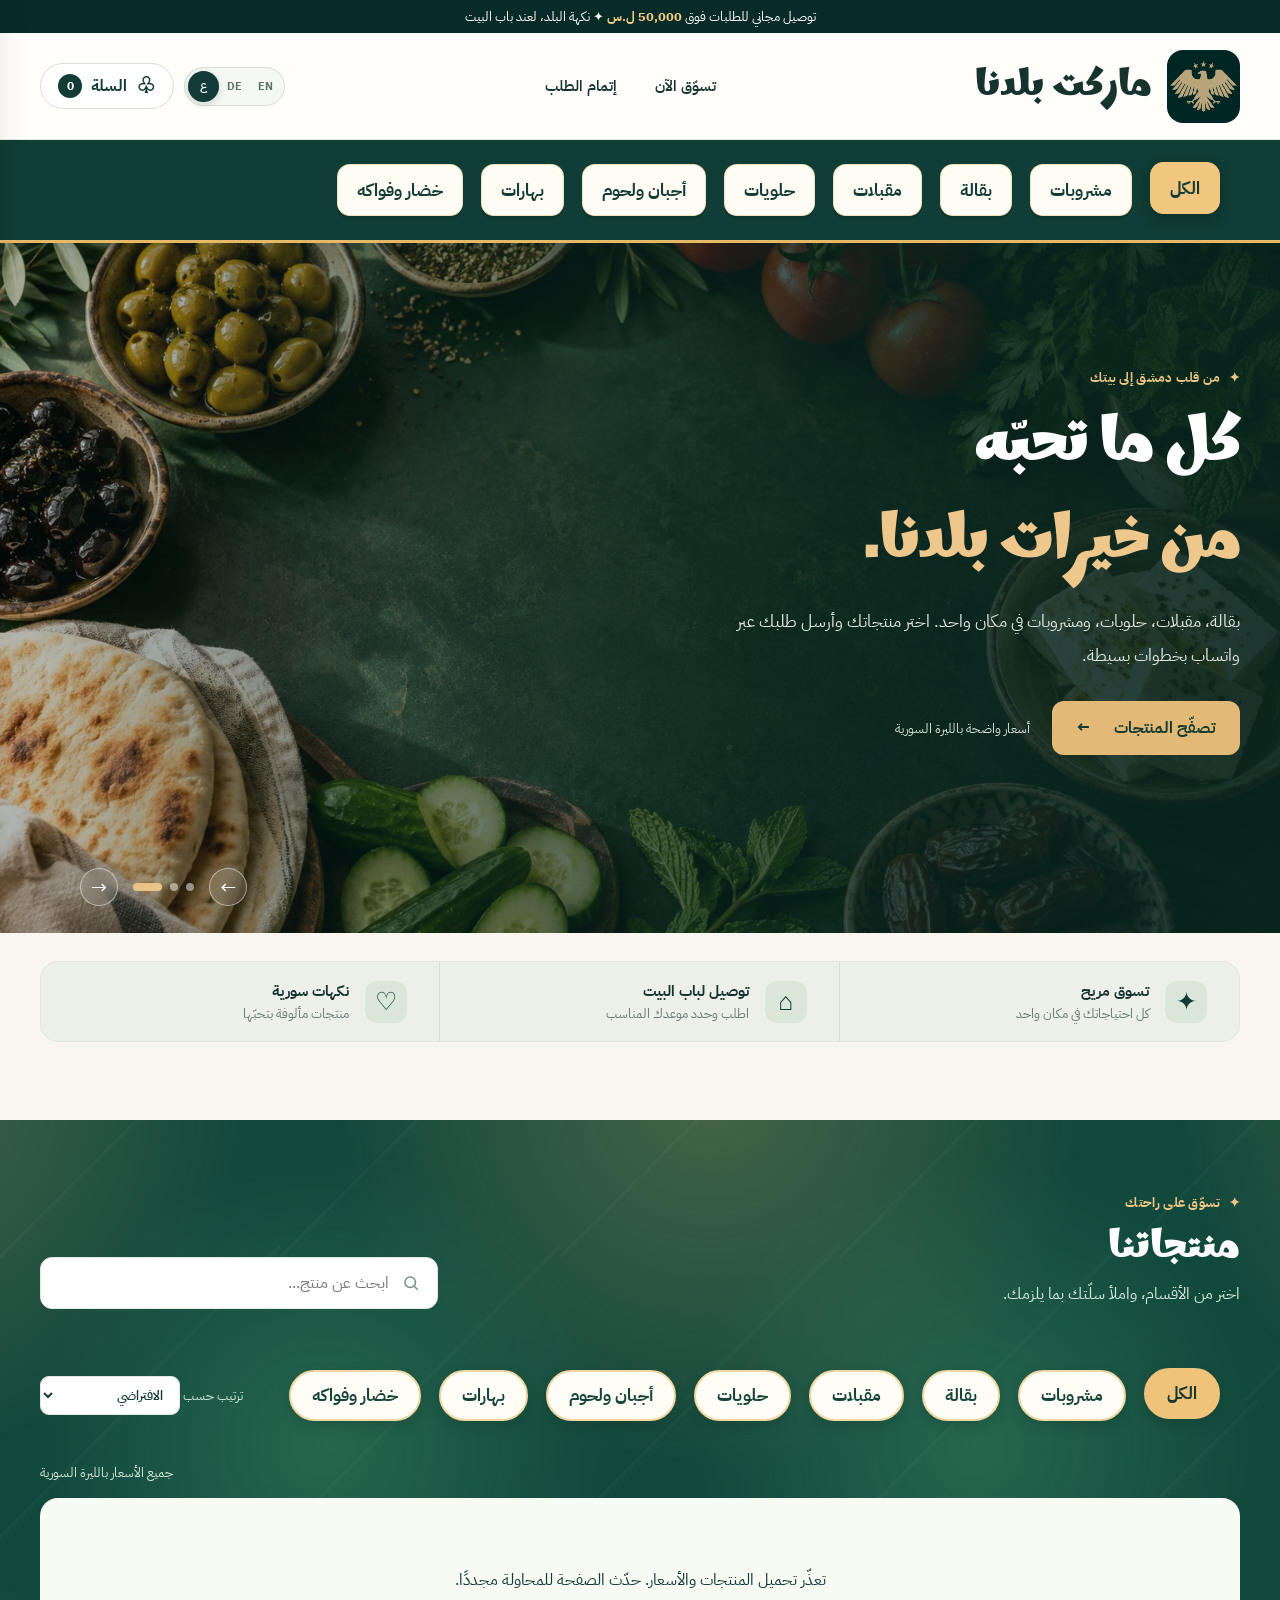
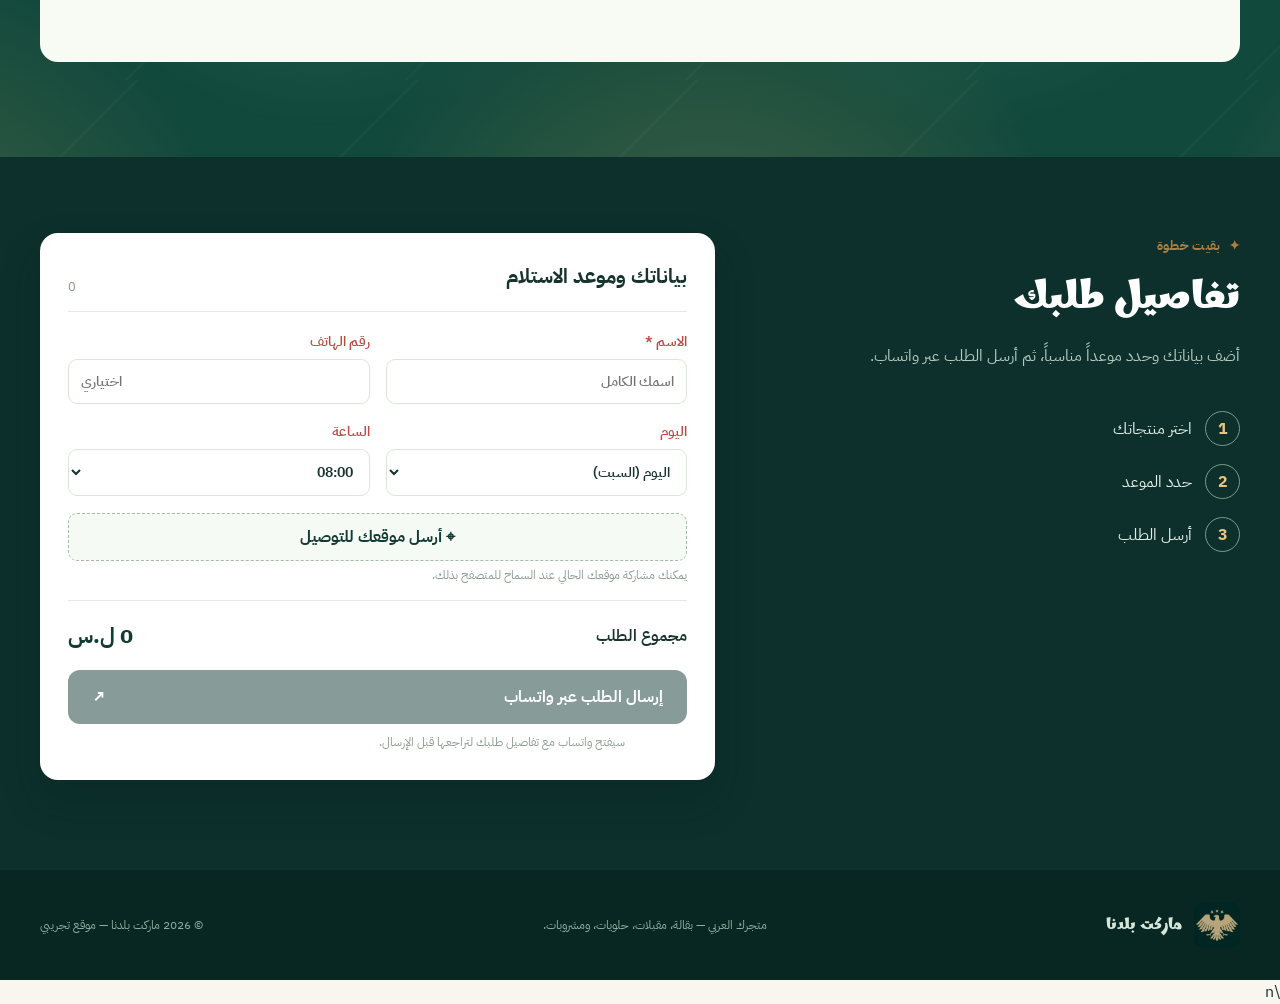
==== commit 325ac925: "Add private delivery tracking, courier management and Android courier app" ====
--- a/index.html
+++ b/index.html
@@ -6,7 +6,7 @@
   <title>ماركت بلدنا | منتجات سورية</title>
   <link rel="icon" type="image/jpeg" href="eagle-logo.jpg">
   <link rel="preconnect" href="https://fonts.googleapis.com"><link rel="preconnect" href="https://fonts.gstatic.com" crossorigin><link href="https://fonts.googleapis.com/css2?family=IBM+Plex+Sans+Arabic:wght@400;500;600;700&family=Marhey:wght@500;600;700&display=swap" rel="stylesheet">
-  <link rel="stylesheet" href="style.css?v=compact-products-1">
+  <link rel="stylesheet" href="style.css?v=welcome-half-1">
 </head>
 <body>
   <div class="welcome-mascot"><div class="welcome-mascot-figure" aria-hidden="true"><span class="mascot-person">🧒</span><img class="mascot-flag" src="syria-flag-new.svg" alt=""></div><div class="welcome-greeting" role="status" data-i18n="greeting">السلام عليكم، مرحبًا بكم في موقعكم <strong>بلدنا</strong></div></div>
@@ -34,10 +34,11 @@
       <div class="catalog-tools"><div class="tabs" id="categories" aria-label="أقسام المنتجات"></div><label class="sort-wrap"><span data-i18n="sortBy">ترتيب حسب</span> <select id="sort" aria-label="ترتيب المنتجات"><option value="default"></option><option value="price-low"></option><option value="price-high"></option><option value="rating"></option><option value="popular"></option></select></label></div>
       <div class="results-line"><span id="resultCount"></span><span data-i18n="currencyNote">جميع الأسعار بالليرة السورية</span></div><div class="products" id="products"></div><div class="empty-results" id="emptyResults" hidden data-i18n="noResults">لا توجد منتجات مطابقة. جرّب كلمة بحث أخرى.</div>
     </section>
-    <section class="checkout-area" id="checkout"><div class="shell checkout-grid"><div><span class="eyebrow" data-i18n="oneStep">بقيت خطوة</span><h2 data-i18n="orderDetails">تفاصيل طلبك</h2><p data-i18n="orderText">أضف بياناتك وحدد موعداً مناسباً، ثم أرسل الطلب عبر واتساب.</p><div class="steps"><span><b>1</b> <i data-i18n="step1">اختر منتجاتك</i></span><span><b>2</b> <i data-i18n="step2">حدد الموعد</i></span><span><b>3</b> <i data-i18n="step3">أرسل الطلب</i></span></div></div><form id="orderForm" class="order-form"><div class="form-title"><h3 data-i18n="yourDetails">بياناتك وموعد الاستلام</h3><span id="summaryItems">0 منتجات</span></div><div class="field-row"><label><span data-i18n="name">الاسم</span> <span>*</span><input id="customerName" required autocomplete="name" placeholder="اسمك الكامل"></label><label><span data-i18n="phone">رقم الهاتف</span><input id="customerPhone" type="tel" autocomplete="tel" placeholder="اختياري"></label></div><div class="field-row"><label><span data-i18n="day">اليوم</span><select id="daySelect"></select></label><label><span data-i18n="time">الساعة</span><select id="timeSelect"></select></label></div><button id="locationBtn" class="location-btn" type="button" data-i18n="sendLocation">⌖ أرسل موقعك للتوصيل</button><p id="locationStatus" class="help" data-i18n="locationHelp">يمكنك مشاركة موقعك الحالي عند السماح للمتصفح بذلك.</p><div class="summary"><span data-i18n="orderTotal">مجموع الطلب</span><strong id="summaryTotal">0 ل.س</strong></div><button id="sendBtn" class="send-btn" type="submit" disabled><span data-i18n="sendWhatsApp">إرسال الطلب عبر واتساب</span> <span>↗</span></button><p class="help" data-i18n="whatsappHelp">سيفتح واتساب مع تفاصيل طلبك لتراجعها قبل الإرسال.</p></form></div></section>
+    <section class="checkout-area" id="checkout"><div class="shell checkout-grid"><div><span class="eyebrow" data-i18n="oneStep">بقيت خطوة</span><h2 data-i18n="orderDetails">تفاصيل طلبك</h2><p data-i18n="orderText">أضف بياناتك وحدد موعداً مناسباً، ثم أرسل الطلب عبر واتساب.</p><div class="steps"><span><b>1</b> <i data-i18n="step1">اختر منتجاتك</i></span><span><b>2</b> <i data-i18n="step2">حدد الموعد</i></span><span><b>3</b> <i data-i18n="step3">أرسل الطلب</i></span></div></div><form id="orderForm" class="order-form"><div class="form-title"><h3 data-i18n="yourDetails">بياناتك وموعد الاستلام</h3><span id="summaryItems">0 منتجات</span></div><div class="field-row"><label><span data-i18n="name">الاسم</span> <span>*</span><input id="customerName" required autocomplete="name" placeholder="اسمك الكامل"></label><label><span data-i18n="phone">رقم الهاتف</span><input id="customerPhone" type="tel" autocomplete="tel" placeholder="اختياري"></label></div><div class="field-row"><label><span data-i18n="day">اليوم</span><select id="daySelect"></select></label><label><span data-i18n="time">الساعة</span><select id="timeSelect"></select></label></div><button id="locationBtn" class="location-btn" type="button" data-i18n="sendLocation">⌖ أرسل موقعك للتوصيل</button><p id="locationStatus" class="help" data-i18n="locationHelp">يمكنك مشاركة موقعك الحالي عند السماح للمتصفح بذلك.</p><p id="trackingReceipt" class="help" role="status" hidden><a id="trackingReceiptLink"></a></p><div class="summary"><span data-i18n="orderTotal">مجموع الطلب</span><strong id="summaryTotal">0 ل.س</strong></div><button id="sendBtn" class="send-btn" type="submit" disabled><span data-i18n="sendWhatsApp">إرسال الطلب عبر واتساب</span> <span>↗</span></button><p class="help" data-i18n="whatsappHelp">سيفتح واتساب مع تفاصيل طلبك لتراجعها قبل الإرسال.</p></form></div></section>
   </main>
   <footer><div class="shell footer-inner"><div class="brand"><span class="brand-icon"><img src="eagle-logo.jpg" alt=""></span><span>ماركت بلدنا</span></div><p data-i18n="footerText">متجرك العربي — بقالة، مقبلات، حلويات، ومشروبات.</p><small data-i18n="copyright">© 2026 ماركت بلدنا — موقع تجريبي</small></div></footer>
   <div class="cart-scrim" id="cartScrim" hidden></div><aside class="cart-drawer" id="cartDrawer" role="dialog" aria-modal="true" aria-label="سلة المشتريات" aria-hidden="true"><div class="drawer-head"><div><span class="eyebrow" data-i18n="yourChoices">اختياراتك</span><h2 data-i18n="shoppingCart">سلة المشتريات</h2></div><button type="button" id="cartClose" class="icon-button" aria-label="إغلاق السلة">×</button></div><div id="cartItems" class="cart-items"></div><div class="drawer-bottom"><div class="coupon"><input id="couponInput" placeholder="رمز الخصم" aria-label="رمز الخصم"><button type="button" id="applyCoupon" data-i18n="apply">تطبيق</button></div><p id="couponMessage" class="help" aria-live="polite"></p><div class="summary"><span data-i18n="total">المجموع</span><strong id="drawerTotal">0 ل.س</strong></div><button id="cartCheckout" class="send-btn" type="button" data-i18n="checkoutArrow">إتمام الطلب ←</button><button id="clearCart" class="clear-btn" type="button" data-i18n="clearCart">مسح السلة</button></div></aside>
   <div class="mobile-cart" id="mobileCart" hidden><span><b id="mobileCount">0</b> <span data-i18n="items">منتجات</span> · <strong id="mobileTotal">0 ل.س</strong></span><button type="button" id="mobileCartOpen" data-i18n="viewCart">عرض السلة ←</button></div>
-  <script src="app.js?v=product-manager-4" defer></script>
+  <script src="tracking-config.js?v=delivery-1"></script>\n  <script src="app.js?v=delivery-1" defer></script>
 </body></html>
+
--- a/style.css
+++ b/style.css
@@ -105,9 +105,9 @@
 .category-quick-inner,.catalog .tabs{scroll-behavior:smooth}
 
 /* Welcome copy travels with the mascot and highlights the market name. */
-.welcome-greeting{position:absolute;top:calc(100% + 17px);left:50%;transform:translateX(-50%);width:min(480px,calc(100vw - 32px));padding:14px 20px;border:2px solid #e3bf75;border-radius:18px;background:#0a302bed;color:#fff9e9;text-align:center;direction:rtl;font-family:Marhey,'IBM Plex Sans Arabic',sans-serif;font-size:24px;font-weight:600;line-height:1.6;box-shadow:0 16px 35px #001d1955;backdrop-filter:blur(7px)}
+.welcome-greeting{position:absolute;top:calc(100% + 9px);left:50%;transform:translateX(-50%);width:min(240px,calc(100vw - 32px));padding:7px 10px;border:1px solid #e3bf75;border-radius:9px;background:#0a302bed;color:#fff9e9;text-align:center;direction:rtl;font-family:Marhey,'IBM Plex Sans Arabic',sans-serif;font-size:12px;font-weight:600;line-height:1.6;box-shadow:0 8px 18px #001d1955;backdrop-filter:blur(7px)}
 .welcome-greeting strong{color:#ffd166;font-size:1.3em;font-weight:700;text-shadow:0 2px 12px #ffbd5066}
-@media(max-width:720px){.welcome-greeting{top:calc(100% + 13px);font-size:19px;padding:12px 15px;border-radius:14px}}
+@media(max-width:720px){.welcome-greeting{top:calc(100% + 7px);font-size:9.5px;padding:6px 8px;border-radius:7px}}
 
 /* Slightly denser product cards with readable prices and controls. */
 .catalog .products{grid-template-columns:repeat(5,minmax(0,1fr));gap:14px}
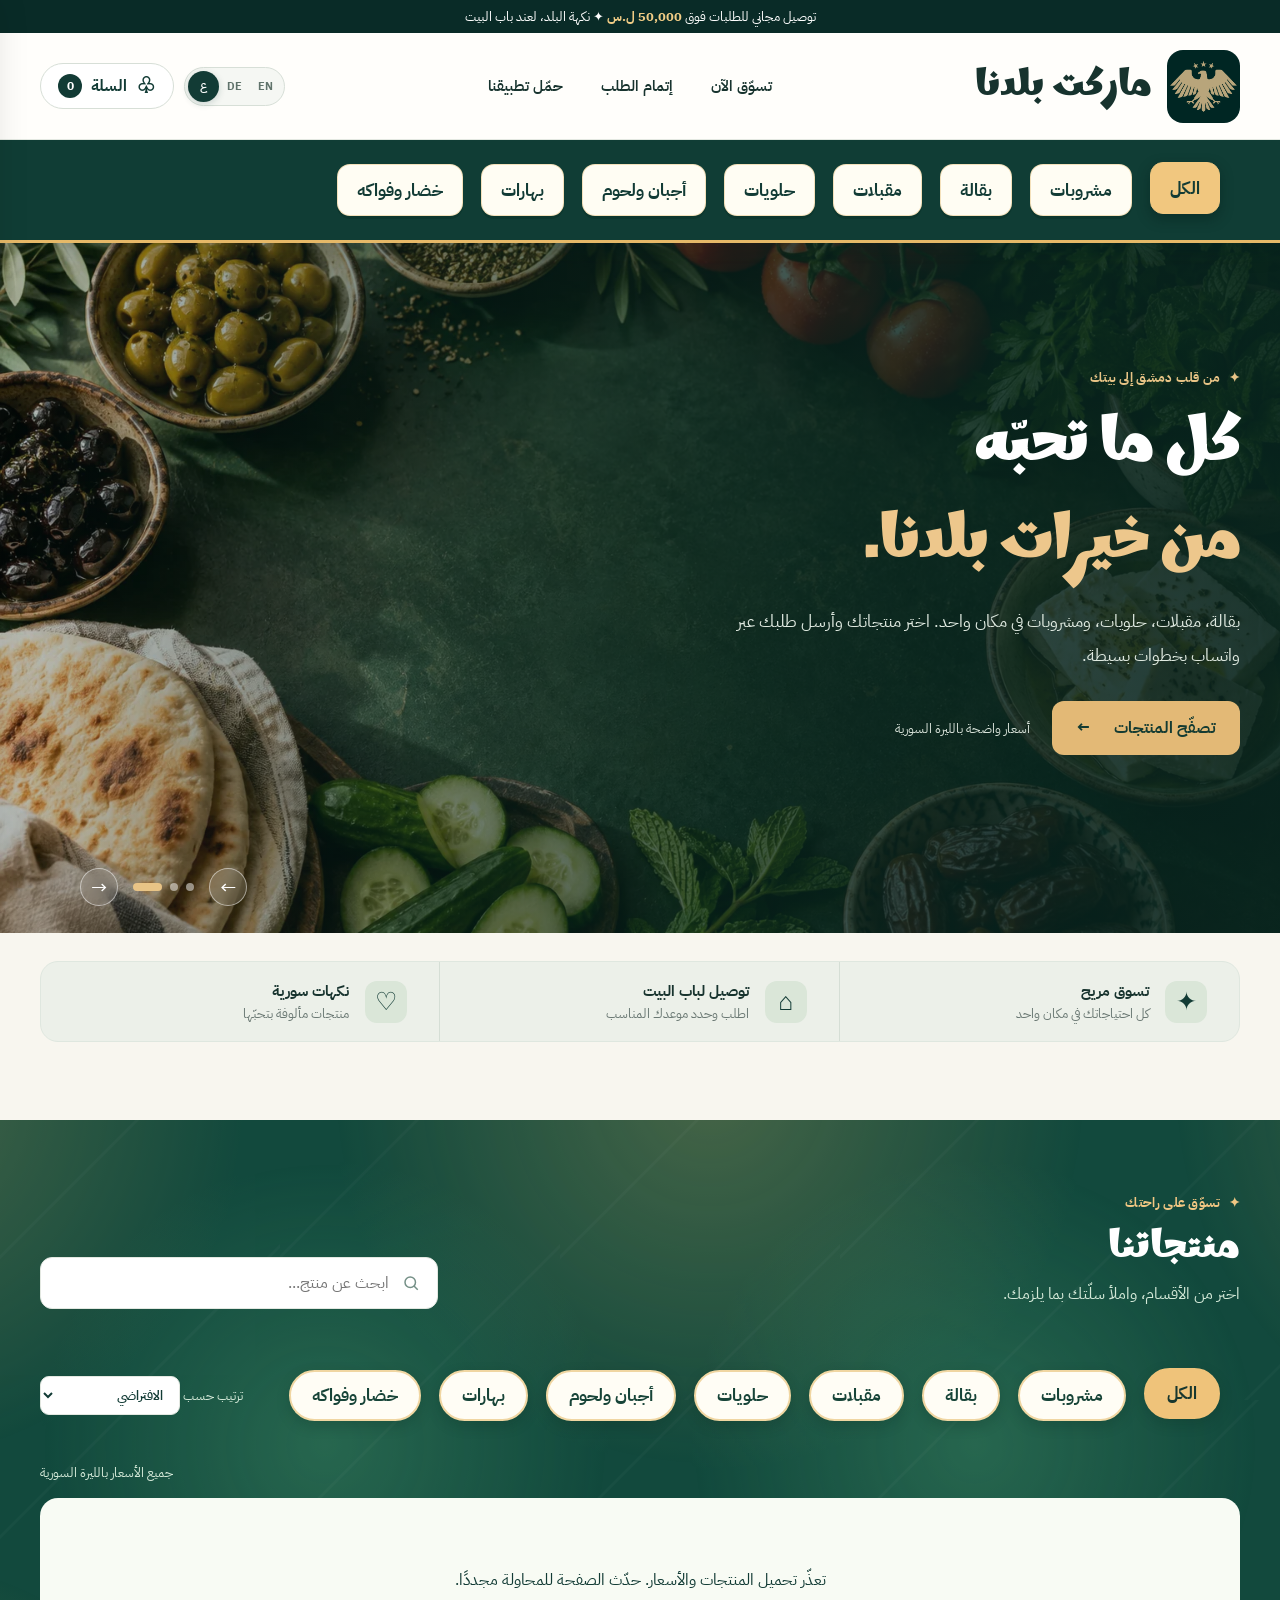
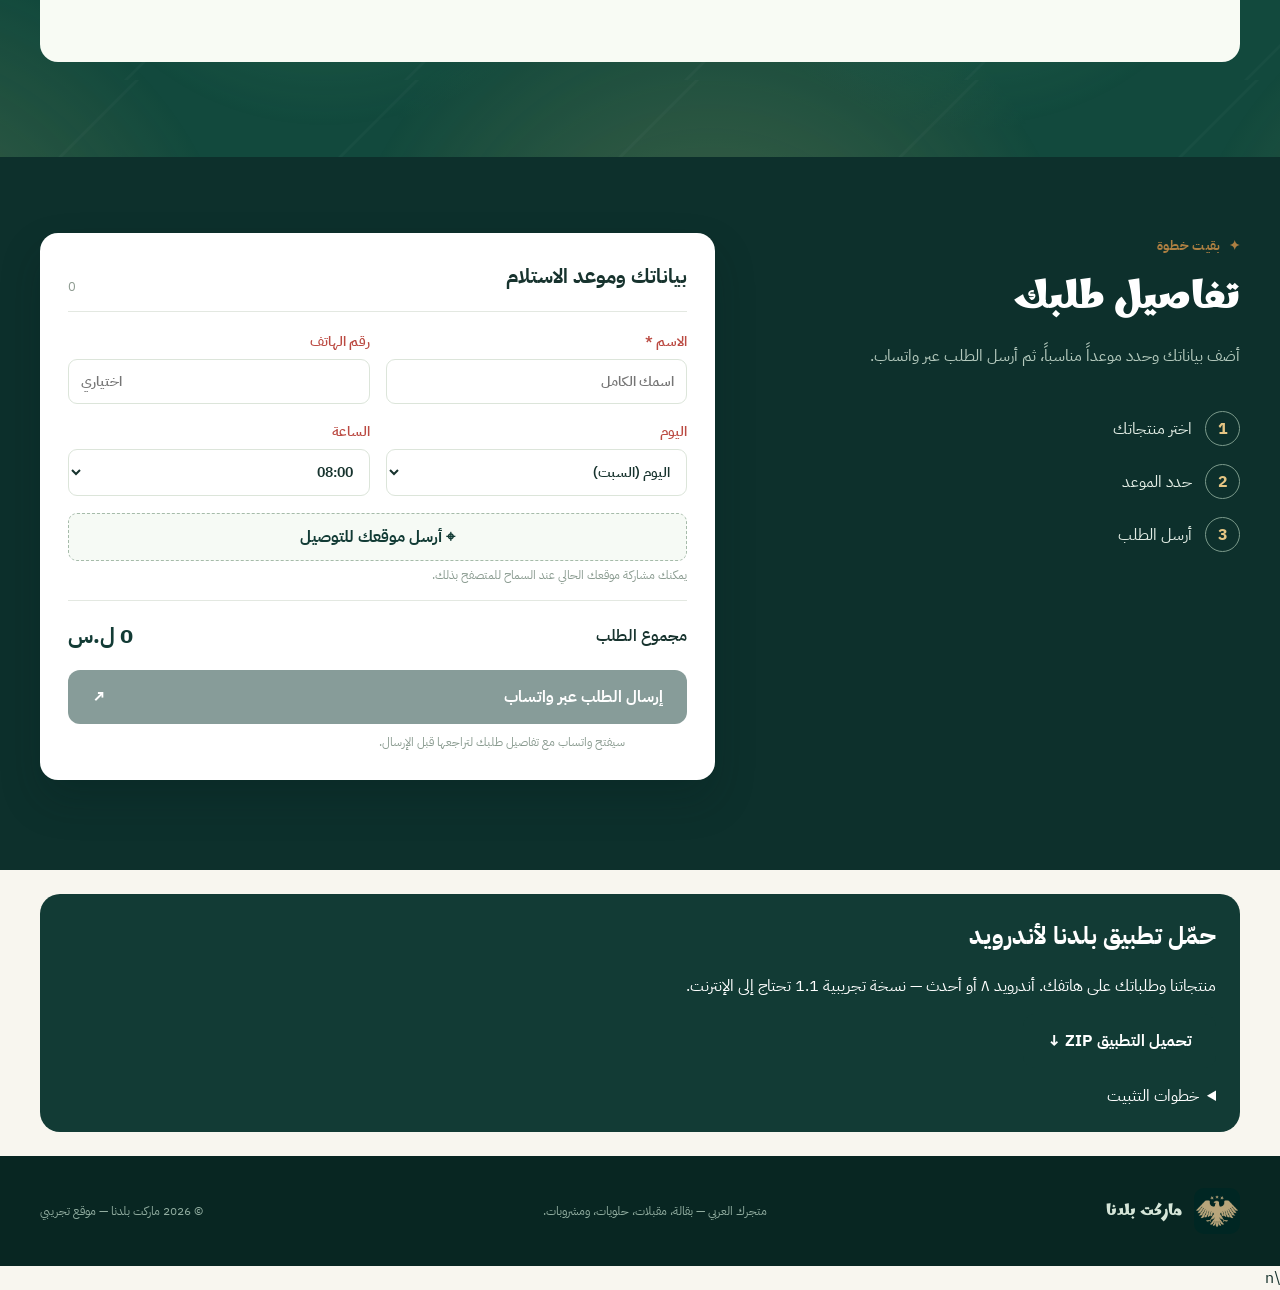
==== commit acc17f9d: "Add app download instructions and retrievable shorter courier keys" ====
--- a/index.html
+++ b/index.html
@@ -13,7 +13,7 @@
   <div class="announcement" data-i18n="announcement">توصيل مجاني للطلبات فوق <strong>50,000 ل.س</strong> ✦ نكهة البلد، لعند باب البيت</div>
   <header class="site-header"><div class="shell header-inner">
     <a class="brand" href="#top" aria-label="ماركت بلدنا"><span class="brand-icon"><img src="eagle-logo.jpg" alt=""></span><span>ماركت بلدنا</span></a>
-    <nav aria-label="التنقل الرئيسي"><a href="#catalog" data-i18n="shopNow">تسوّق الآن</a><a href="#checkout" data-i18n="checkout">إتمام الطلب</a></nav>
+    <nav aria-label="التنقل الرئيسي"><a href="#catalog" data-i18n="shopNow">تسوّق الآن</a><a href="#checkout" data-i18n="checkout">إتمام الطلب</a><a href="#download-app">حمّل تطبيقنا</a></nav>
     <div class="header-actions"><div class="language-switcher" role="group" aria-label="Language"><button type="button" data-lang="ar" class="active">ع</button><button type="button" data-lang="de">DE</button><button type="button" data-lang="en">EN</button></div><button class="cart-button" id="cartOpen" type="button" aria-label="فتح سلة المشتريات"><span class="bag-icon">♧</span> <span data-i18n="cart">السلة</span> <b id="cartCount">0</b></button></div>
   </div></header>
   <nav class="category-quick-nav" aria-label="Product categories"><div class="shell category-quick-inner" id="topCategories"></div></nav>
@@ -35,6 +35,7 @@
       <div class="results-line"><span id="resultCount"></span><span data-i18n="currencyNote">جميع الأسعار بالليرة السورية</span></div><div class="products" id="products"></div><div class="empty-results" id="emptyResults" hidden data-i18n="noResults">لا توجد منتجات مطابقة. جرّب كلمة بحث أخرى.</div>
     </section>
     <section class="checkout-area" id="checkout"><div class="shell checkout-grid"><div><span class="eyebrow" data-i18n="oneStep">بقيت خطوة</span><h2 data-i18n="orderDetails">تفاصيل طلبك</h2><p data-i18n="orderText">أضف بياناتك وحدد موعداً مناسباً، ثم أرسل الطلب عبر واتساب.</p><div class="steps"><span><b>1</b> <i data-i18n="step1">اختر منتجاتك</i></span><span><b>2</b> <i data-i18n="step2">حدد الموعد</i></span><span><b>3</b> <i data-i18n="step3">أرسل الطلب</i></span></div></div><form id="orderForm" class="order-form"><div class="form-title"><h3 data-i18n="yourDetails">بياناتك وموعد الاستلام</h3><span id="summaryItems">0 منتجات</span></div><div class="field-row"><label><span data-i18n="name">الاسم</span> <span>*</span><input id="customerName" required autocomplete="name" placeholder="اسمك الكامل"></label><label><span data-i18n="phone">رقم الهاتف</span><input id="customerPhone" type="tel" autocomplete="tel" placeholder="اختياري"></label></div><div class="field-row"><label><span data-i18n="day">اليوم</span><select id="daySelect"></select></label><label><span data-i18n="time">الساعة</span><select id="timeSelect"></select></label></div><button id="locationBtn" class="location-btn" type="button" data-i18n="sendLocation">⌖ أرسل موقعك للتوصيل</button><p id="locationStatus" class="help" data-i18n="locationHelp">يمكنك مشاركة موقعك الحالي عند السماح للمتصفح بذلك.</p><p id="trackingReceipt" class="help" role="status" hidden><a id="trackingReceiptLink"></a></p><div class="summary"><span data-i18n="orderTotal">مجموع الطلب</span><strong id="summaryTotal">0 ل.س</strong></div><button id="sendBtn" class="send-btn" type="submit" disabled><span data-i18n="sendWhatsApp">إرسال الطلب عبر واتساب</span> <span>↗</span></button><p class="help" data-i18n="whatsappHelp">سيفتح واتساب مع تفاصيل طلبك لتراجعها قبل الإرسال.</p></form></div></section>
+<section class="shell" id="download-app" style="margin:24px auto;padding:24px;border-radius:20px;background:#123b35;color:#fff" dir="rtl"><h2 style="color:#fff">حمّل تطبيق بلدنا لأندرويد</h2><p>منتجاتنا وطلباتك على هاتفك. أندرويد ٨ أو أحدث — نسخة تجريبية 1.1 تحتاج إلى الإنترنت.</p><a class="primary-link" href="downloads/baladna-market-v1.1.zip" download>تحميل التطبيق ZIP ↓</a><details style="margin-top:16px"><summary style="cursor:pointer">خطوات التثبيت</summary><ol><li>نزّل الملف ثم افتح الملفات ← التنزيلات.</li><li>فك ضغط ZIP وافتح ملف APK داخله.</li><li>إذا طلب الهاتف إذن «التثبيت من هذا المصدر»، اسمح لتطبيق الملفات أو المتصفح الذي تستخدمه لهذا التثبيت، ثم ألغِ الإذن بعد الانتهاء.</li><li>اضغط تثبيت، وعند مشاركة موقعك اسمح بالموقع أثناء استخدام التطبيق.</li></ol><p>إذا ظهر تحذير أمني من Play Protect، لا تعطّل الحماية ولا تتجاهله؛ تواصل معنا للتحقق. يمكنك دائمًا الطلب من الموقع دون تثبيت.</p><p>إذا تعذّر تحديث النسخة التجريبية القديمة، فقد تحتاج إلى حذفها أولًا. قد تُمسح السلة المحفوظة في التطبيق.</p></details></section>
   </main>
   <footer><div class="shell footer-inner"><div class="brand"><span class="brand-icon"><img src="eagle-logo.jpg" alt=""></span><span>ماركت بلدنا</span></div><p data-i18n="footerText">متجرك العربي — بقالة، مقبلات، حلويات، ومشروبات.</p><small data-i18n="copyright">© 2026 ماركت بلدنا — موقع تجريبي</small></div></footer>
   <div class="cart-scrim" id="cartScrim" hidden></div><aside class="cart-drawer" id="cartDrawer" role="dialog" aria-modal="true" aria-label="سلة المشتريات" aria-hidden="true"><div class="drawer-head"><div><span class="eyebrow" data-i18n="yourChoices">اختياراتك</span><h2 data-i18n="shoppingCart">سلة المشتريات</h2></div><button type="button" id="cartClose" class="icon-button" aria-label="إغلاق السلة">×</button></div><div id="cartItems" class="cart-items"></div><div class="drawer-bottom"><div class="coupon"><input id="couponInput" placeholder="رمز الخصم" aria-label="رمز الخصم"><button type="button" id="applyCoupon" data-i18n="apply">تطبيق</button></div><p id="couponMessage" class="help" aria-live="polite"></p><div class="summary"><span data-i18n="total">المجموع</span><strong id="drawerTotal">0 ل.س</strong></div><button id="cartCheckout" class="send-btn" type="button" data-i18n="checkoutArrow">إتمام الطلب ←</button><button id="clearCart" class="clear-btn" type="button" data-i18n="clearCart">مسح السلة</button></div></aside>
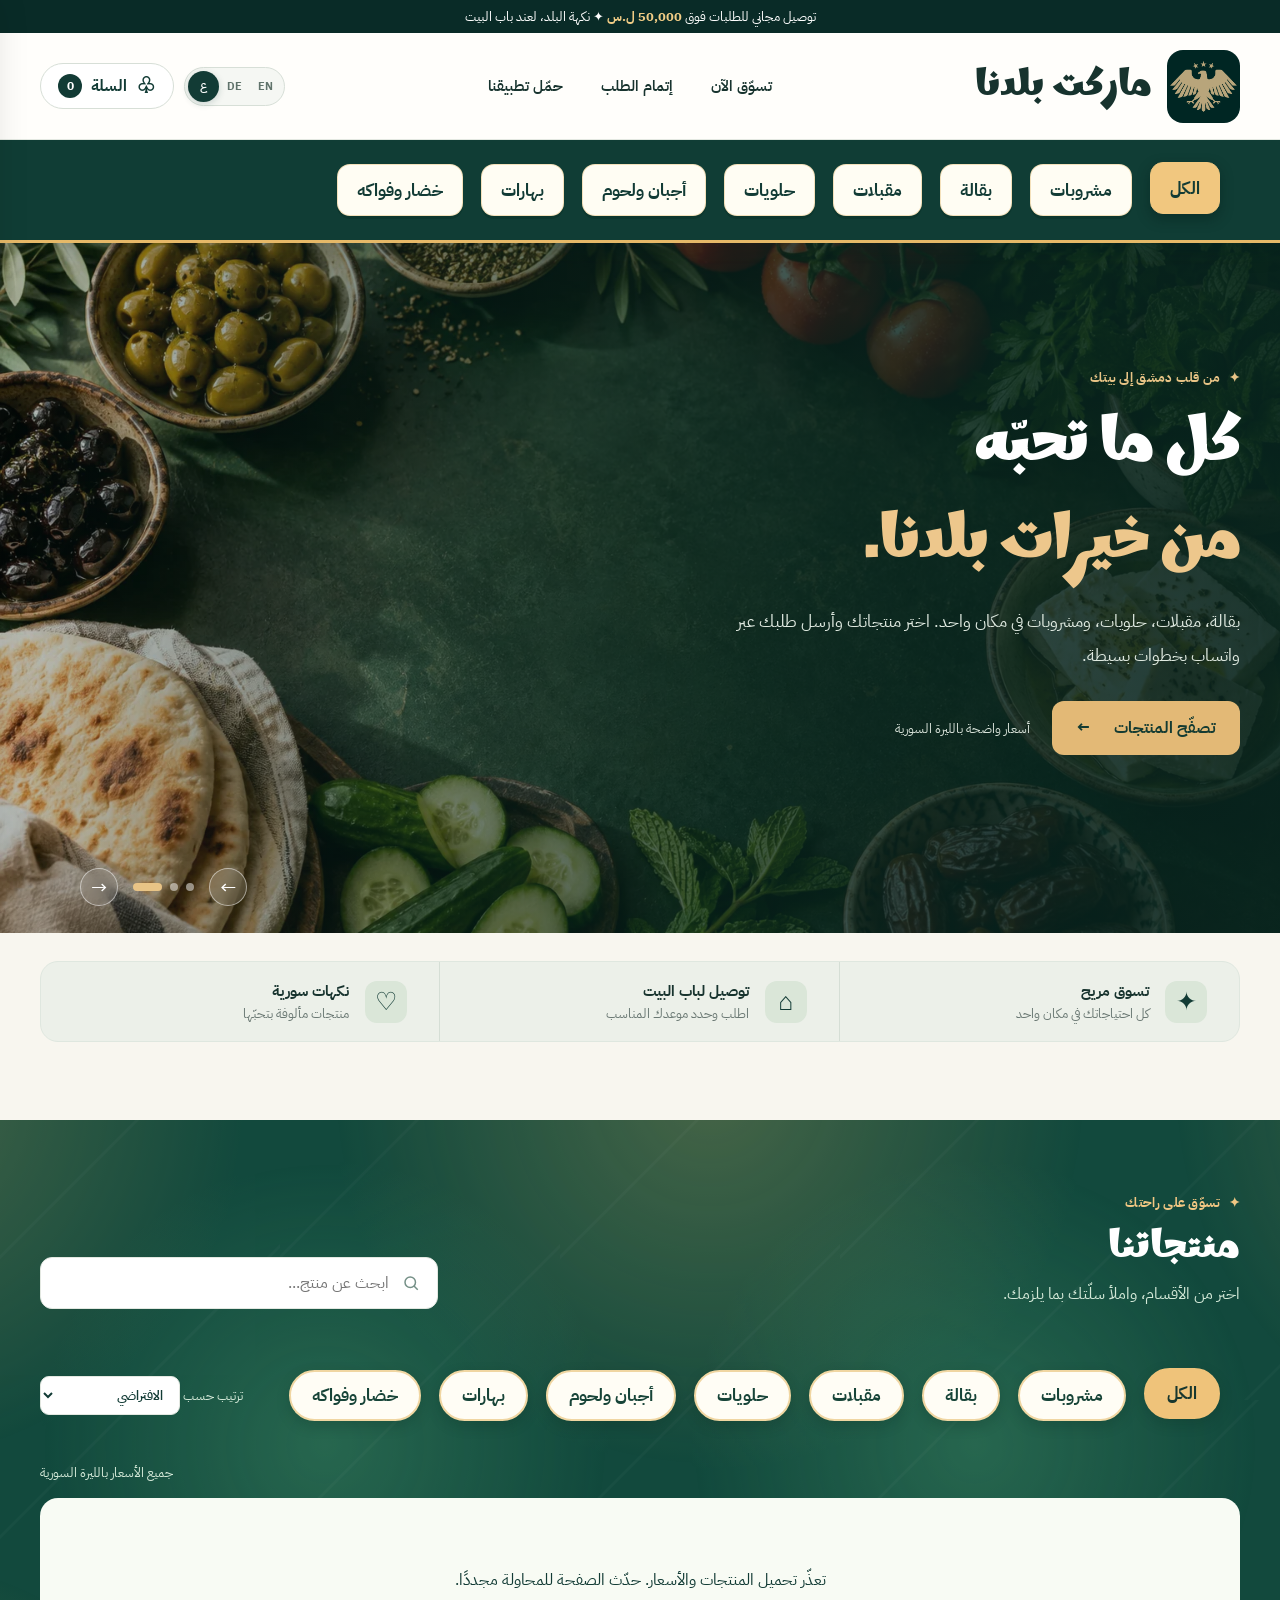
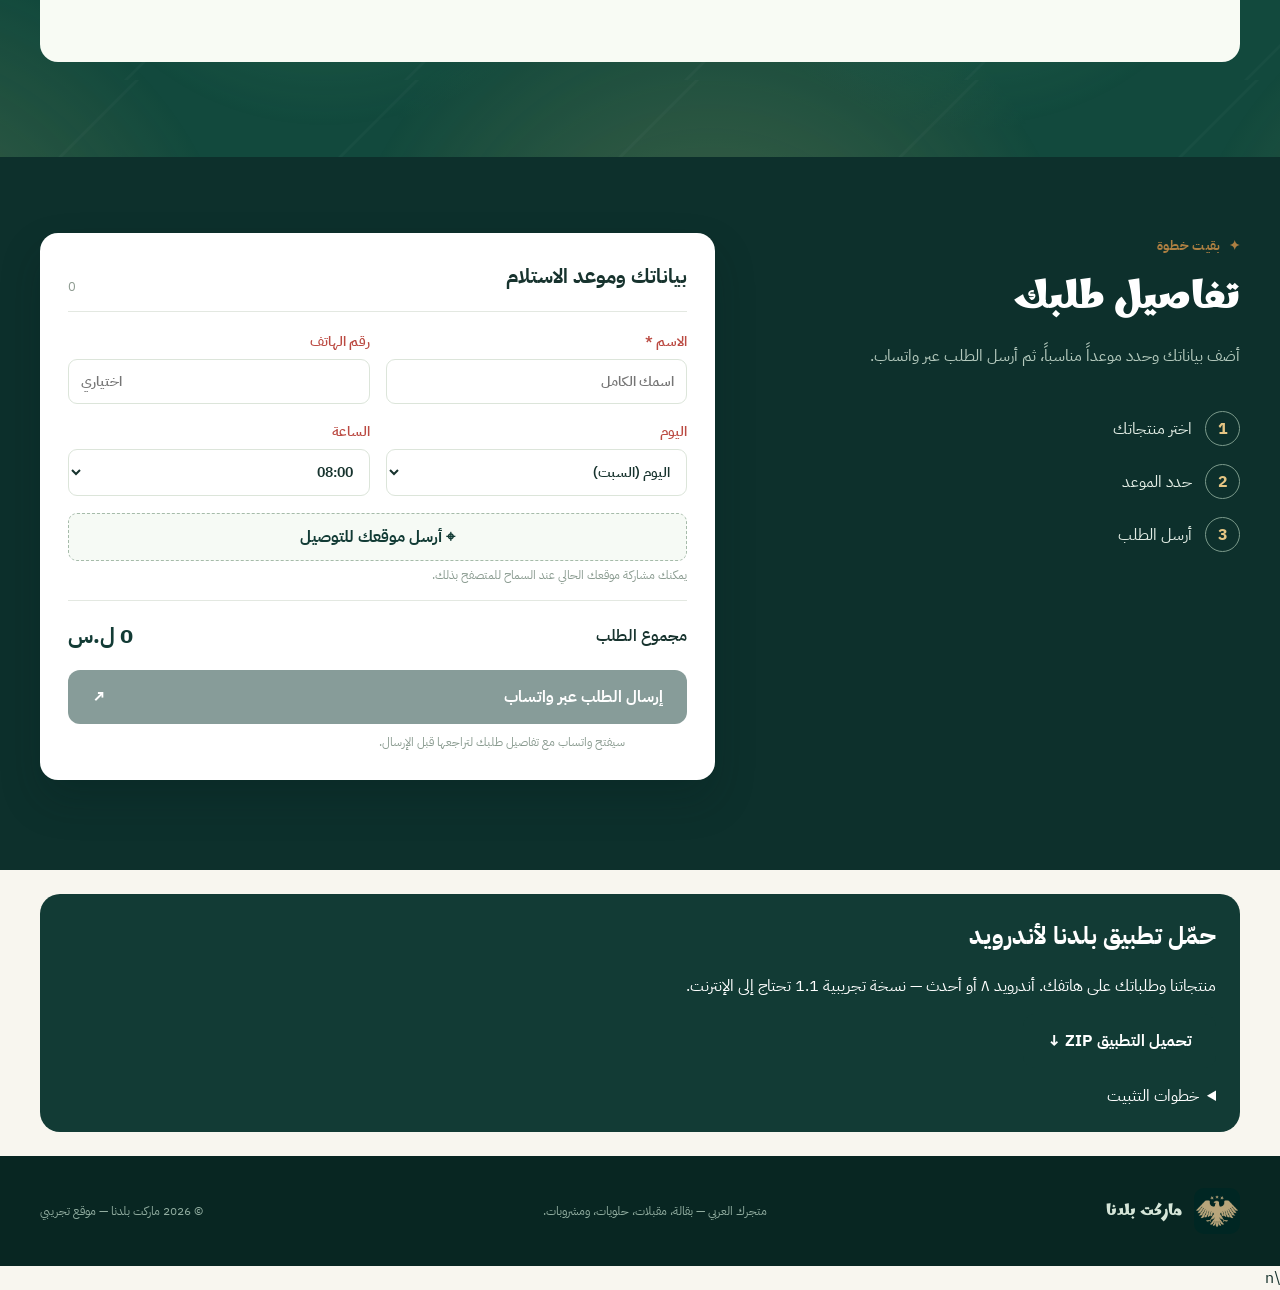
==== commit 1c34adea: "Remove requested sentence from app installation instructions" ====
--- a/index.html
+++ b/index.html
@@ -35,7 +35,7 @@
       <div class="results-line"><span id="resultCount"></span><span data-i18n="currencyNote">جميع الأسعار بالليرة السورية</span></div><div class="products" id="products"></div><div class="empty-results" id="emptyResults" hidden data-i18n="noResults">لا توجد منتجات مطابقة. جرّب كلمة بحث أخرى.</div>
     </section>
     <section class="checkout-area" id="checkout"><div class="shell checkout-grid"><div><span class="eyebrow" data-i18n="oneStep">بقيت خطوة</span><h2 data-i18n="orderDetails">تفاصيل طلبك</h2><p data-i18n="orderText">أضف بياناتك وحدد موعداً مناسباً، ثم أرسل الطلب عبر واتساب.</p><div class="steps"><span><b>1</b> <i data-i18n="step1">اختر منتجاتك</i></span><span><b>2</b> <i data-i18n="step2">حدد الموعد</i></span><span><b>3</b> <i data-i18n="step3">أرسل الطلب</i></span></div></div><form id="orderForm" class="order-form"><div class="form-title"><h3 data-i18n="yourDetails">بياناتك وموعد الاستلام</h3><span id="summaryItems">0 منتجات</span></div><div class="field-row"><label><span data-i18n="name">الاسم</span> <span>*</span><input id="customerName" required autocomplete="name" placeholder="اسمك الكامل"></label><label><span data-i18n="phone">رقم الهاتف</span><input id="customerPhone" type="tel" autocomplete="tel" placeholder="اختياري"></label></div><div class="field-row"><label><span data-i18n="day">اليوم</span><select id="daySelect"></select></label><label><span data-i18n="time">الساعة</span><select id="timeSelect"></select></label></div><button id="locationBtn" class="location-btn" type="button" data-i18n="sendLocation">⌖ أرسل موقعك للتوصيل</button><p id="locationStatus" class="help" data-i18n="locationHelp">يمكنك مشاركة موقعك الحالي عند السماح للمتصفح بذلك.</p><p id="trackingReceipt" class="help" role="status" hidden><a id="trackingReceiptLink"></a></p><div class="summary"><span data-i18n="orderTotal">مجموع الطلب</span><strong id="summaryTotal">0 ل.س</strong></div><button id="sendBtn" class="send-btn" type="submit" disabled><span data-i18n="sendWhatsApp">إرسال الطلب عبر واتساب</span> <span>↗</span></button><p class="help" data-i18n="whatsappHelp">سيفتح واتساب مع تفاصيل طلبك لتراجعها قبل الإرسال.</p></form></div></section>
-<section class="shell" id="download-app" style="margin:24px auto;padding:24px;border-radius:20px;background:#123b35;color:#fff" dir="rtl"><h2 style="color:#fff">حمّل تطبيق بلدنا لأندرويد</h2><p>منتجاتنا وطلباتك على هاتفك. أندرويد ٨ أو أحدث — نسخة تجريبية 1.1 تحتاج إلى الإنترنت.</p><a class="primary-link" href="downloads/baladna-market-v1.1.zip" download>تحميل التطبيق ZIP ↓</a><details style="margin-top:16px"><summary style="cursor:pointer">خطوات التثبيت</summary><ol><li>نزّل الملف ثم افتح الملفات ← التنزيلات.</li><li>فك ضغط ZIP وافتح ملف APK داخله.</li><li>إذا طلب الهاتف إذن «التثبيت من هذا المصدر»، اسمح لتطبيق الملفات أو المتصفح الذي تستخدمه لهذا التثبيت، ثم ألغِ الإذن بعد الانتهاء.</li><li>اضغط تثبيت، وعند مشاركة موقعك اسمح بالموقع أثناء استخدام التطبيق.</li></ol><p>إذا ظهر تحذير أمني من Play Protect، لا تعطّل الحماية ولا تتجاهله؛ تواصل معنا للتحقق. يمكنك دائمًا الطلب من الموقع دون تثبيت.</p><p>إذا تعذّر تحديث النسخة التجريبية القديمة، فقد تحتاج إلى حذفها أولًا. قد تُمسح السلة المحفوظة في التطبيق.</p></details></section>
+<section class="shell" id="download-app" style="margin:24px auto;padding:24px;border-radius:20px;background:#123b35;color:#fff" dir="rtl"><h2 style="color:#fff">حمّل تطبيق بلدنا لأندرويد</h2><p>منتجاتنا وطلباتك على هاتفك. أندرويد ٨ أو أحدث — نسخة تجريبية 1.1 تحتاج إلى الإنترنت.</p><a class="primary-link" href="downloads/baladna-market-v1.1.zip" download>تحميل التطبيق ZIP ↓</a><details style="margin-top:16px"><summary style="cursor:pointer">خطوات التثبيت</summary><ol><li>نزّل الملف ثم افتح الملفات ← التنزيلات.</li><li>فك ضغط ZIP وافتح ملف APK داخله.</li><li>إذا طلب الهاتف إذن «التثبيت من هذا المصدر»، اسمح لتطبيق الملفات أو المتصفح الذي تستخدمه لهذا التثبيت، ثم ألغِ الإذن بعد الانتهاء.</li><li>اضغط تثبيت، وعند مشاركة موقعك اسمح بالموقع أثناء استخدام التطبيق.</li></ol><p>إذا تعذّر تحديث النسخة التجريبية القديمة، فقد تحتاج إلى حذفها أولًا. قد تُمسح السلة المحفوظة في التطبيق.</p></details></section>
   </main>
   <footer><div class="shell footer-inner"><div class="brand"><span class="brand-icon"><img src="eagle-logo.jpg" alt=""></span><span>ماركت بلدنا</span></div><p data-i18n="footerText">متجرك العربي — بقالة، مقبلات، حلويات، ومشروبات.</p><small data-i18n="copyright">© 2026 ماركت بلدنا — موقع تجريبي</small></div></footer>
   <div class="cart-scrim" id="cartScrim" hidden></div><aside class="cart-drawer" id="cartDrawer" role="dialog" aria-modal="true" aria-label="سلة المشتريات" aria-hidden="true"><div class="drawer-head"><div><span class="eyebrow" data-i18n="yourChoices">اختياراتك</span><h2 data-i18n="shoppingCart">سلة المشتريات</h2></div><button type="button" id="cartClose" class="icon-button" aria-label="إغلاق السلة">×</button></div><div id="cartItems" class="cart-items"></div><div class="drawer-bottom"><div class="coupon"><input id="couponInput" placeholder="رمز الخصم" aria-label="رمز الخصم"><button type="button" id="applyCoupon" data-i18n="apply">تطبيق</button></div><p id="couponMessage" class="help" aria-live="polite"></p><div class="summary"><span data-i18n="total">المجموع</span><strong id="drawerTotal">0 ل.س</strong></div><button id="cartCheckout" class="send-btn" type="button" data-i18n="checkoutArrow">إتمام الطلب ←</button><button id="clearCart" class="clear-btn" type="button" data-i18n="clearCart">مسح السلة</button></div></aside>
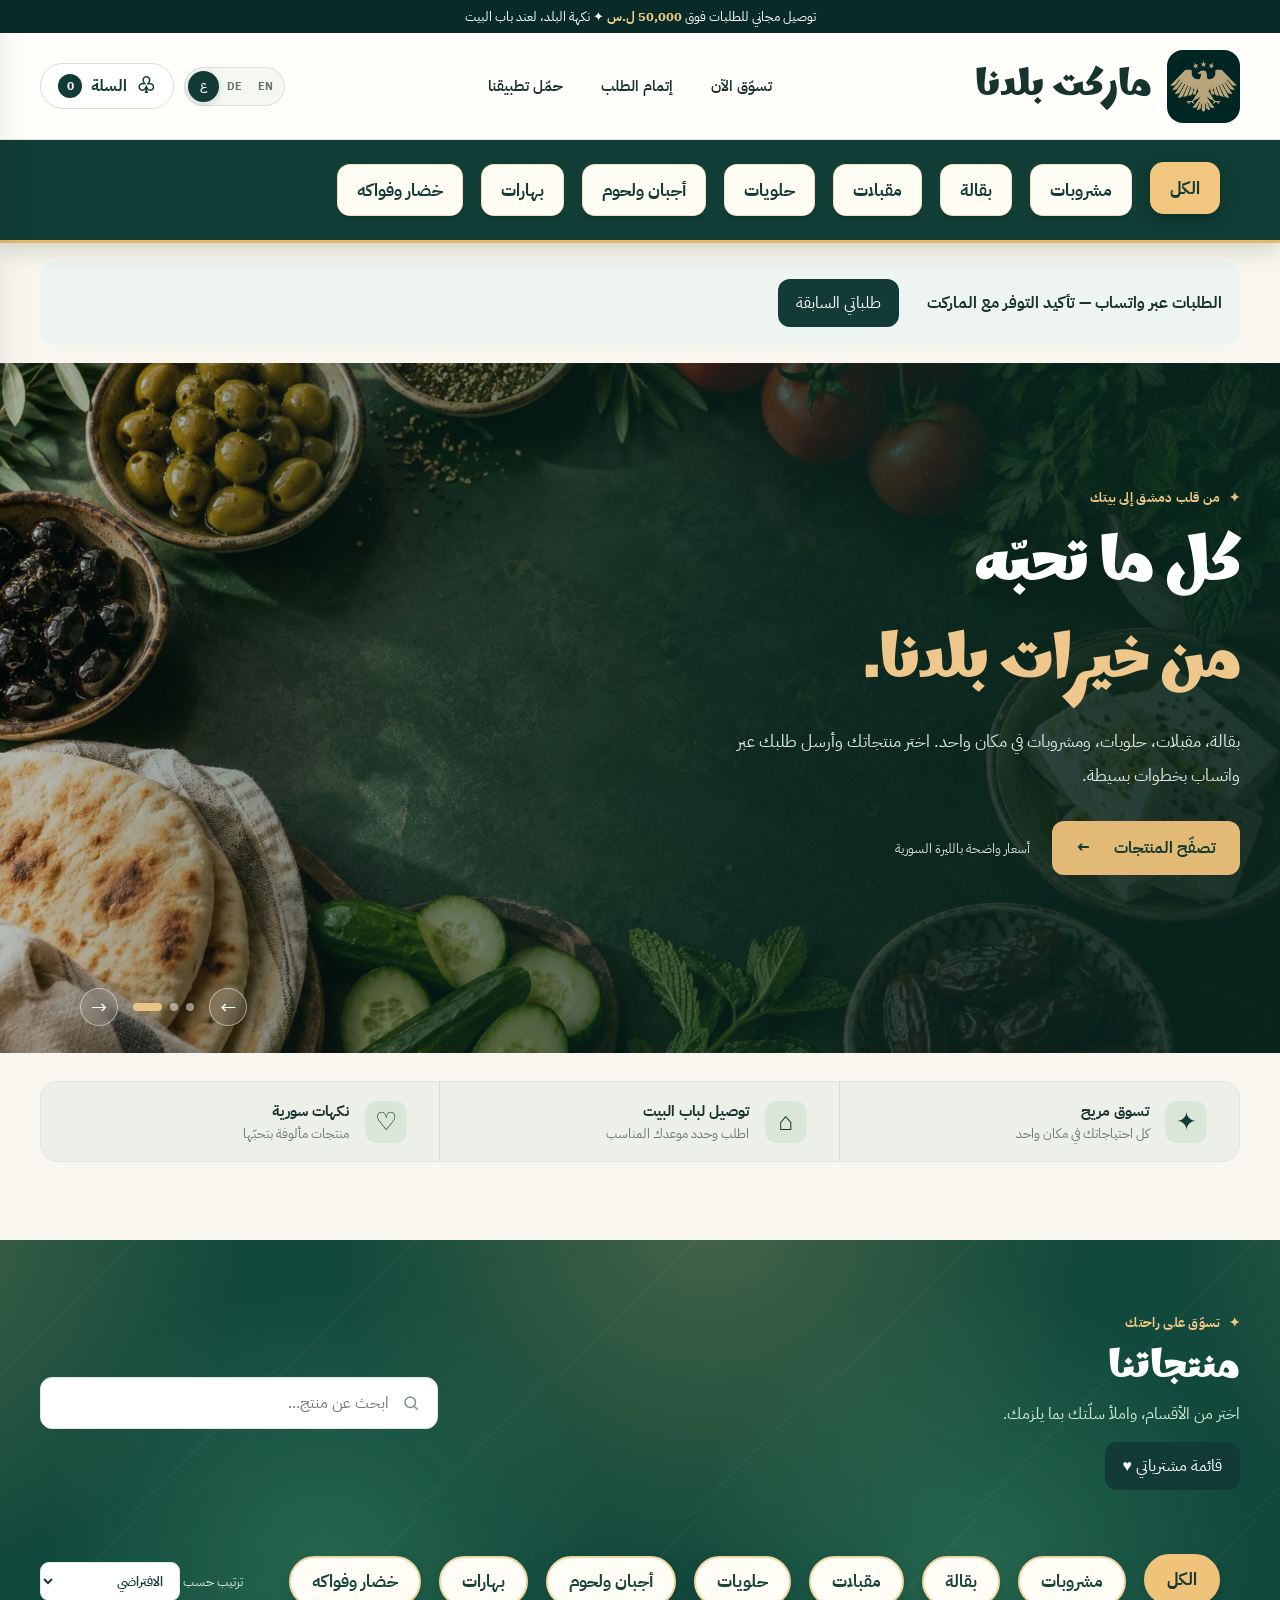
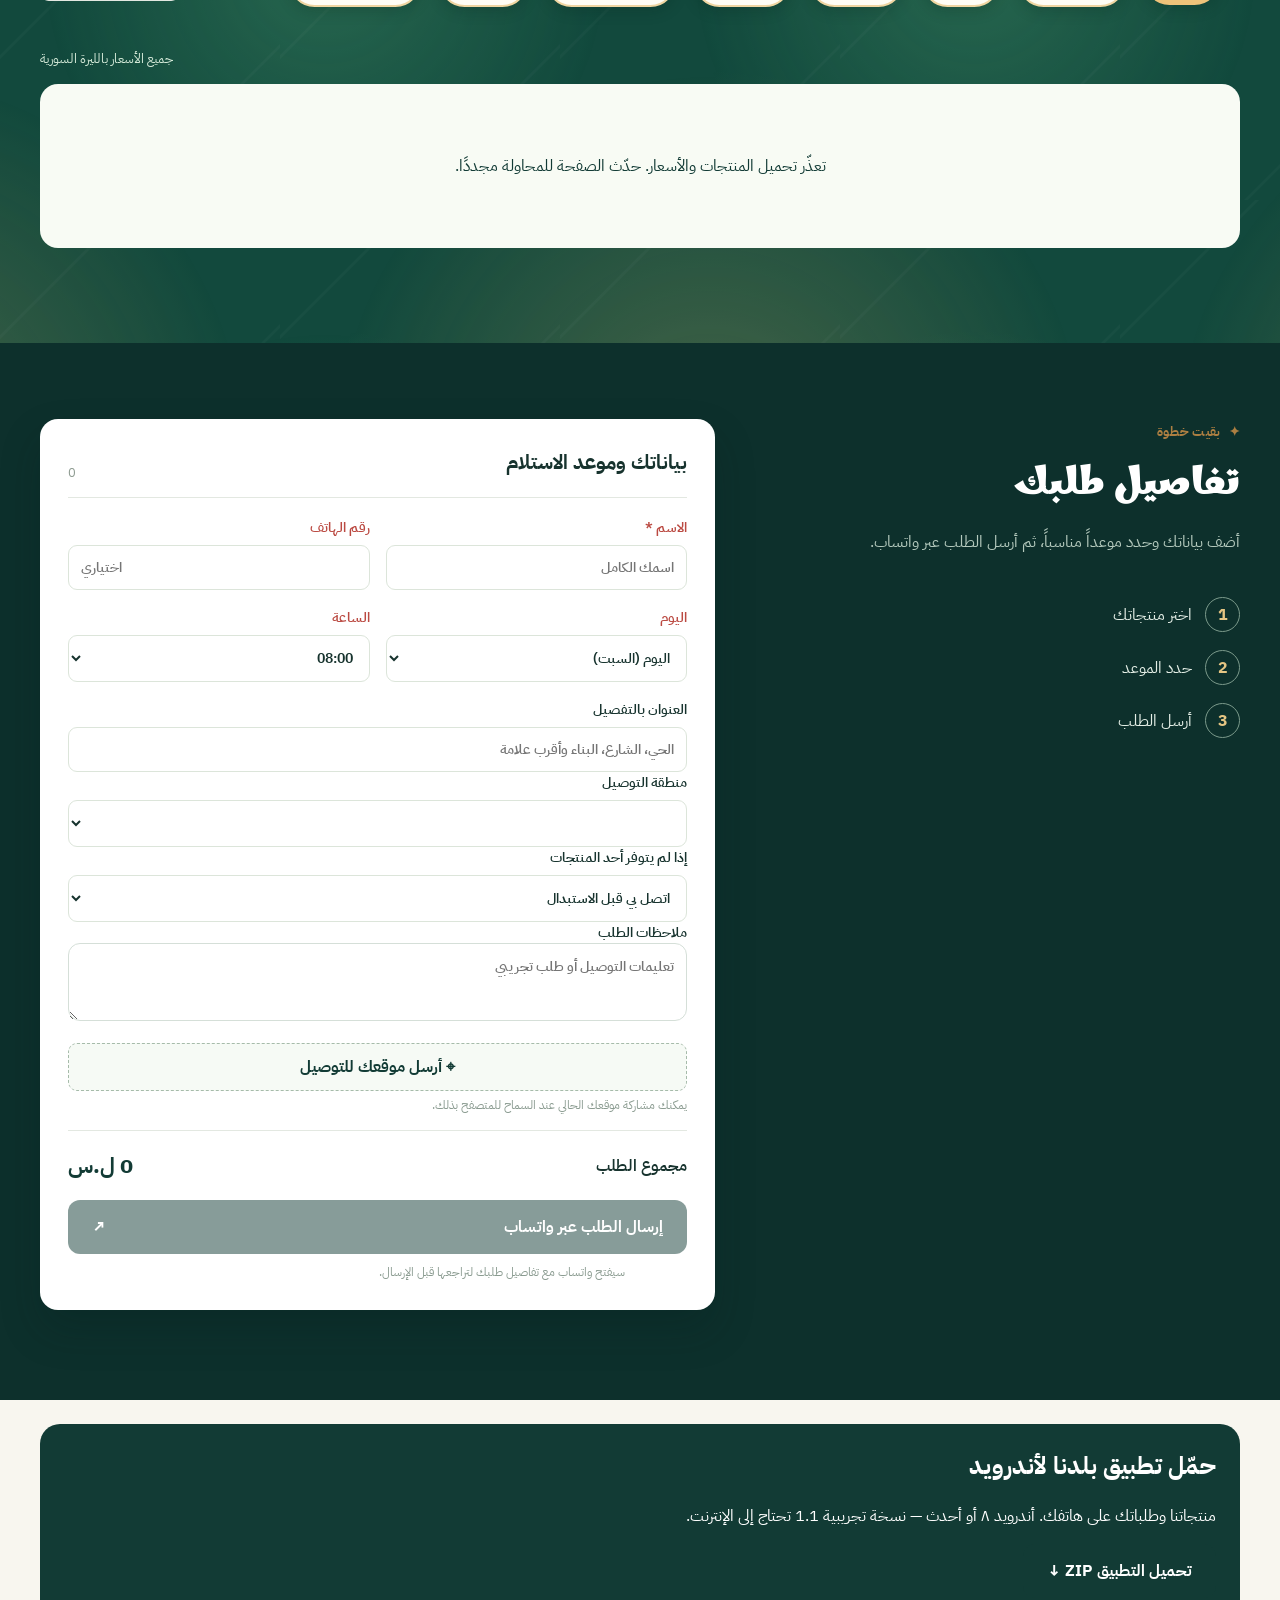
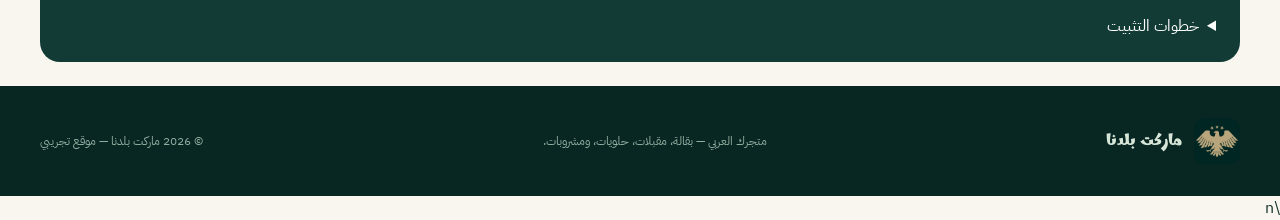
==== commit ea7deccf: "Add order dashboard, delivery settings, favorites and courier customer details" ====
--- a/index.html
+++ b/index.html
@@ -6,7 +6,7 @@
   <title>ماركت بلدنا | منتجات سورية</title>
   <link rel="icon" type="image/jpeg" href="eagle-logo.jpg">
   <link rel="preconnect" href="https://fonts.googleapis.com"><link rel="preconnect" href="https://fonts.gstatic.com" crossorigin><link href="https://fonts.googleapis.com/css2?family=IBM+Plex+Sans+Arabic:wght@400;500;600;700&family=Marhey:wght@500;600;700&display=swap" rel="stylesheet">
-  <link rel="stylesheet" href="style.css?v=welcome-half-1">
+  <link rel="stylesheet" href="style.css?v=shop-v3">
 </head>
 <body>
   <div class="welcome-mascot"><div class="welcome-mascot-figure" aria-hidden="true"><span class="mascot-person">🧒</span><img class="mascot-flag" src="syria-flag-new.svg" alt=""></div><div class="welcome-greeting" role="status" data-i18n="greeting">السلام عليكم، مرحبًا بكم في موقعكم <strong>بلدنا</strong></div></div>
@@ -17,7 +17,7 @@
     <div class="header-actions"><div class="language-switcher" role="group" aria-label="Language"><button type="button" data-lang="ar" class="active">ع</button><button type="button" data-lang="de">DE</button><button type="button" data-lang="en">EN</button></div><button class="cart-button" id="cartOpen" type="button" aria-label="فتح سلة المشتريات"><span class="bag-icon">♧</span> <span data-i18n="cart">السلة</span> <b id="cartCount">0</b></button></div>
   </div></header>
   <nav class="category-quick-nav" aria-label="Product categories"><div class="shell category-quick-inner" id="topCategories"></div></nav>
-  <main id="top">
+  <main id="top"><section class="shell shop-status"><strong id="marketStatus">الطلبات عبر واتساب</strong><span id="hoursInfo"></span><button type="button" id="historyToggle">طلباتي السابقة</button><div id="pastOrders" hidden></div></section>
     <section class="hero hero-carousel" aria-label="صور ومنتجات ماركت بلدنا">
       <div class="hero-slides" aria-hidden="true">
         <div class="hero-slide active" style="background-image:url('market-table.webp')"></div>
@@ -31,15 +31,16 @@
     </section>
     <section class="features shell" aria-label="مميزات المتجر"><div><span>✦</span><p><strong data-i18n="feature1Title">تسوق مريح</strong><small data-i18n="feature1Text">كل احتياجاتك في مكان واحد</small></p></div><div><span>⌂</span><p><strong data-i18n="feature2Title">توصيل لباب البيت</strong><small data-i18n="feature2Text">اطلب وحدد موعدك المناسب</small></p></div><div><span>♡</span><p><strong data-i18n="feature3Title">نكهات سورية</strong><small data-i18n="feature3Text">منتجات مألوفة بتحبّها</small></p></div></section>
     <section class="catalog shell" id="catalog"><div class="section-head"><div><span class="eyebrow" data-i18n="catalogEyebrow">تسوّق على راحتك</span><h2 data-i18n="productsTitle">منتجاتنا</h2><p data-i18n="productsText">اختر من الأقسام، واملأ سلّتك بما يلزمك.</p></div><div class="search-wrap"><svg viewBox="0 0 24 24" aria-hidden="true"><circle cx="11" cy="11" r="7"/><path d="m16 16 5 5"/></svg><input id="search" type="search" placeholder="ابحث عن منتج..." aria-label="ابحث عن منتج"></div></div>
-      <div class="catalog-tools"><div class="tabs" id="categories" aria-label="أقسام المنتجات"></div><label class="sort-wrap"><span data-i18n="sortBy">ترتيب حسب</span> <select id="sort" aria-label="ترتيب المنتجات"><option value="default"></option><option value="price-low"></option><option value="price-high"></option><option value="rating"></option><option value="popular"></option></select></label></div>
+      <section id="offersArea" hidden><h2>حزم وعروض بلدنا</h2><div id="bundlesList"></div></section><button type="button" id="favoritesFilter" class="favorite-filter">قائمة مشترياتي ♥</button><div class="catalog-tools"><div class="tabs" id="categories" aria-label="أقسام المنتجات"></div><label class="sort-wrap"><span data-i18n="sortBy">ترتيب حسب</span> <select id="sort" aria-label="ترتيب المنتجات"><option value="default"></option><option value="price-low"></option><option value="price-high"></option><option value="rating"></option><option value="popular"></option></select></label></div>
       <div class="results-line"><span id="resultCount"></span><span data-i18n="currencyNote">جميع الأسعار بالليرة السورية</span></div><div class="products" id="products"></div><div class="empty-results" id="emptyResults" hidden data-i18n="noResults">لا توجد منتجات مطابقة. جرّب كلمة بحث أخرى.</div>
     </section>
-    <section class="checkout-area" id="checkout"><div class="shell checkout-grid"><div><span class="eyebrow" data-i18n="oneStep">بقيت خطوة</span><h2 data-i18n="orderDetails">تفاصيل طلبك</h2><p data-i18n="orderText">أضف بياناتك وحدد موعداً مناسباً، ثم أرسل الطلب عبر واتساب.</p><div class="steps"><span><b>1</b> <i data-i18n="step1">اختر منتجاتك</i></span><span><b>2</b> <i data-i18n="step2">حدد الموعد</i></span><span><b>3</b> <i data-i18n="step3">أرسل الطلب</i></span></div></div><form id="orderForm" class="order-form"><div class="form-title"><h3 data-i18n="yourDetails">بياناتك وموعد الاستلام</h3><span id="summaryItems">0 منتجات</span></div><div class="field-row"><label><span data-i18n="name">الاسم</span> <span>*</span><input id="customerName" required autocomplete="name" placeholder="اسمك الكامل"></label><label><span data-i18n="phone">رقم الهاتف</span><input id="customerPhone" type="tel" autocomplete="tel" placeholder="اختياري"></label></div><div class="field-row"><label><span data-i18n="day">اليوم</span><select id="daySelect"></select></label><label><span data-i18n="time">الساعة</span><select id="timeSelect"></select></label></div><button id="locationBtn" class="location-btn" type="button" data-i18n="sendLocation">⌖ أرسل موقعك للتوصيل</button><p id="locationStatus" class="help" data-i18n="locationHelp">يمكنك مشاركة موقعك الحالي عند السماح للمتصفح بذلك.</p><p id="trackingReceipt" class="help" role="status" hidden><a id="trackingReceiptLink"></a></p><div class="summary"><span data-i18n="orderTotal">مجموع الطلب</span><strong id="summaryTotal">0 ل.س</strong></div><button id="sendBtn" class="send-btn" type="submit" disabled><span data-i18n="sendWhatsApp">إرسال الطلب عبر واتساب</span> <span>↗</span></button><p class="help" data-i18n="whatsappHelp">سيفتح واتساب مع تفاصيل طلبك لتراجعها قبل الإرسال.</p></form></div></section>
+    <section class="checkout-area" id="checkout"><div class="shell checkout-grid"><div><span class="eyebrow" data-i18n="oneStep">بقيت خطوة</span><h2 data-i18n="orderDetails">تفاصيل طلبك</h2><p data-i18n="orderText">أضف بياناتك وحدد موعداً مناسباً، ثم أرسل الطلب عبر واتساب.</p><div class="steps"><span><b>1</b> <i data-i18n="step1">اختر منتجاتك</i></span><span><b>2</b> <i data-i18n="step2">حدد الموعد</i></span><span><b>3</b> <i data-i18n="step3">أرسل الطلب</i></span></div></div><form id="orderForm" class="order-form"><div class="form-title"><h3 data-i18n="yourDetails">بياناتك وموعد الاستلام</h3><span id="summaryItems">0 منتجات</span></div><div class="field-row"><label><span data-i18n="name">الاسم</span> <span>*</span><input id="customerName" required autocomplete="name" placeholder="اسمك الكامل"></label><label><span data-i18n="phone">رقم الهاتف</span><input id="customerPhone" type="tel" autocomplete="tel" placeholder="اختياري"></label></div><div class="field-row"><label><span data-i18n="day">اليوم</span><select id="daySelect"></select></label><label><span data-i18n="time">الساعة</span><select id="timeSelect"></select></label></div><label>العنوان بالتفصيل<input id="customerAddress" required maxlength="400" autocomplete="street-address" placeholder="الحي، الشارع، البناء وأقرب علامة"></label><label id="regionWrap" hidden>منطقة التوصيل<select id="deliveryRegion"></select></label><label>إذا لم يتوفر أحد المنتجات<select id="substitution"><option value="call">اتصل بي قبل الاستبدال</option><option value="allow">يمكن اقتراح بديل</option></select></label><label>ملاحظات الطلب<textarea id="orderNotes" maxlength="500" placeholder="تعليمات التوصيل أو طلب تجريبي"></textarea></label><p id="deliveryFees" hidden></p><p id="deliveryHint" role="status"></p><button id="locationBtn" class="location-btn" type="button" data-i18n="sendLocation">⌖ أرسل موقعك للتوصيل</button><p id="locationStatus" class="help" data-i18n="locationHelp">يمكنك مشاركة موقعك الحالي عند السماح للمتصفح بذلك.</p><p id="trackingReceipt" class="help" role="status" hidden><a id="trackingReceiptLink"></a></p><div class="summary"><span data-i18n="orderTotal">مجموع الطلب</span><strong id="summaryTotal">0 ل.س</strong></div><button id="sendBtn" class="send-btn" type="submit" disabled><span data-i18n="sendWhatsApp">إرسال الطلب عبر واتساب</span> <span>↗</span></button><p class="help" data-i18n="whatsappHelp">سيفتح واتساب مع تفاصيل طلبك لتراجعها قبل الإرسال.</p></form></div></section>
 <section class="shell" id="download-app" style="margin:24px auto;padding:24px;border-radius:20px;background:#123b35;color:#fff" dir="rtl"><h2 style="color:#fff">حمّل تطبيق بلدنا لأندرويد</h2><p>منتجاتنا وطلباتك على هاتفك. أندرويد ٨ أو أحدث — نسخة تجريبية 1.1 تحتاج إلى الإنترنت.</p><a class="primary-link" href="downloads/baladna-market-v1.1.zip" download>تحميل التطبيق ZIP ↓</a><details style="margin-top:16px"><summary style="cursor:pointer">خطوات التثبيت</summary><ol><li>نزّل الملف ثم افتح الملفات ← التنزيلات.</li><li>فك ضغط ZIP وافتح ملف APK داخله.</li><li>إذا طلب الهاتف إذن «التثبيت من هذا المصدر»، اسمح لتطبيق الملفات أو المتصفح الذي تستخدمه لهذا التثبيت، ثم ألغِ الإذن بعد الانتهاء.</li><li>اضغط تثبيت، وعند مشاركة موقعك اسمح بالموقع أثناء استخدام التطبيق.</li></ol><p>إذا تعذّر تحديث النسخة التجريبية القديمة، فقد تحتاج إلى حذفها أولًا. قد تُمسح السلة المحفوظة في التطبيق.</p></details></section>
   </main>
   <footer><div class="shell footer-inner"><div class="brand"><span class="brand-icon"><img src="eagle-logo.jpg" alt=""></span><span>ماركت بلدنا</span></div><p data-i18n="footerText">متجرك العربي — بقالة، مقبلات، حلويات، ومشروبات.</p><small data-i18n="copyright">© 2026 ماركت بلدنا — موقع تجريبي</small></div></footer>
   <div class="cart-scrim" id="cartScrim" hidden></div><aside class="cart-drawer" id="cartDrawer" role="dialog" aria-modal="true" aria-label="سلة المشتريات" aria-hidden="true"><div class="drawer-head"><div><span class="eyebrow" data-i18n="yourChoices">اختياراتك</span><h2 data-i18n="shoppingCart">سلة المشتريات</h2></div><button type="button" id="cartClose" class="icon-button" aria-label="إغلاق السلة">×</button></div><div id="cartItems" class="cart-items"></div><div class="drawer-bottom"><div class="coupon"><input id="couponInput" placeholder="رمز الخصم" aria-label="رمز الخصم"><button type="button" id="applyCoupon" data-i18n="apply">تطبيق</button></div><p id="couponMessage" class="help" aria-live="polite"></p><div class="summary"><span data-i18n="total">المجموع</span><strong id="drawerTotal">0 ل.س</strong></div><button id="cartCheckout" class="send-btn" type="button" data-i18n="checkoutArrow">إتمام الطلب ←</button><button id="clearCart" class="clear-btn" type="button" data-i18n="clearCart">مسح السلة</button></div></aside>
   <div class="mobile-cart" id="mobileCart" hidden><span><b id="mobileCount">0</b> <span data-i18n="items">منتجات</span> · <strong id="mobileTotal">0 ل.س</strong></span><button type="button" id="mobileCartOpen" data-i18n="viewCart">عرض السلة ←</button></div>
-  <script src="tracking-config.js?v=delivery-1"></script>\n  <script src="app.js?v=delivery-1" defer></script>
+  <script src="tracking-config.js?v=delivery-1"></script>\n  <script src="app.js?v=shop-v3" defer></script>
 </body></html>
 
+
--- a/style.css
+++ b/style.css
@@ -116,3 +116,5 @@
 @media(max-width:1100px){.catalog .products{grid-template-columns:repeat(4,minmax(0,1fr))}}
 @media(max-width:799px){.catalog .products{grid-template-columns:repeat(3,minmax(0,1fr))}}
 @media(max-width:720px){.catalog .products{grid-template-columns:repeat(2,minmax(0,1fr));gap:10px}.catalog .product-art{height:96px}.catalog .product-info{padding:10px}}
+
+.shop-status{padding:18px;margin:18px auto;border-radius:16px;background:#eef4f1;display:flex;gap:14px;align-items:center;flex-wrap:wrap}.shop-status .closed{color:#9b3a2d}.shop-status button,.favorite-filter,.bundle-card button,.past-order button{border:0;border-radius:12px;padding:12px 18px;background:#123b35;color:#fff;cursor:pointer}.shop-status #pastOrders{width:100%}.past-order{border-top:1px solid #ccd8d1;padding:12px;display:flex;gap:14px;align-items:center;flex-wrap:wrap}.favorite-filter{margin-bottom:18px}.favorite-btn{background:transparent;border:0;color:#a86829;font-size:26px;cursor:pointer;float:left}.stock-label{color:#9b3a2d;font-weight:700}.bundle-card{padding:18px;border:1px solid #d5dfd8;border-radius:18px;background:#f7faf7}.bundle-card h3{margin:0}#bundlesList{display:grid;grid-template-columns:repeat(auto-fit,minmax(240px,1fr));gap:14px;margin-bottom:22px}.order-form textarea{font:inherit;padding:12px;border:1px solid #d5dfd8;border-radius:12px;width:100%;min-height:78px}#deliveryHint{color:#9b3a2d}#deliveryFees{background:#eef4f1;padding:12px;border-radius:12px}
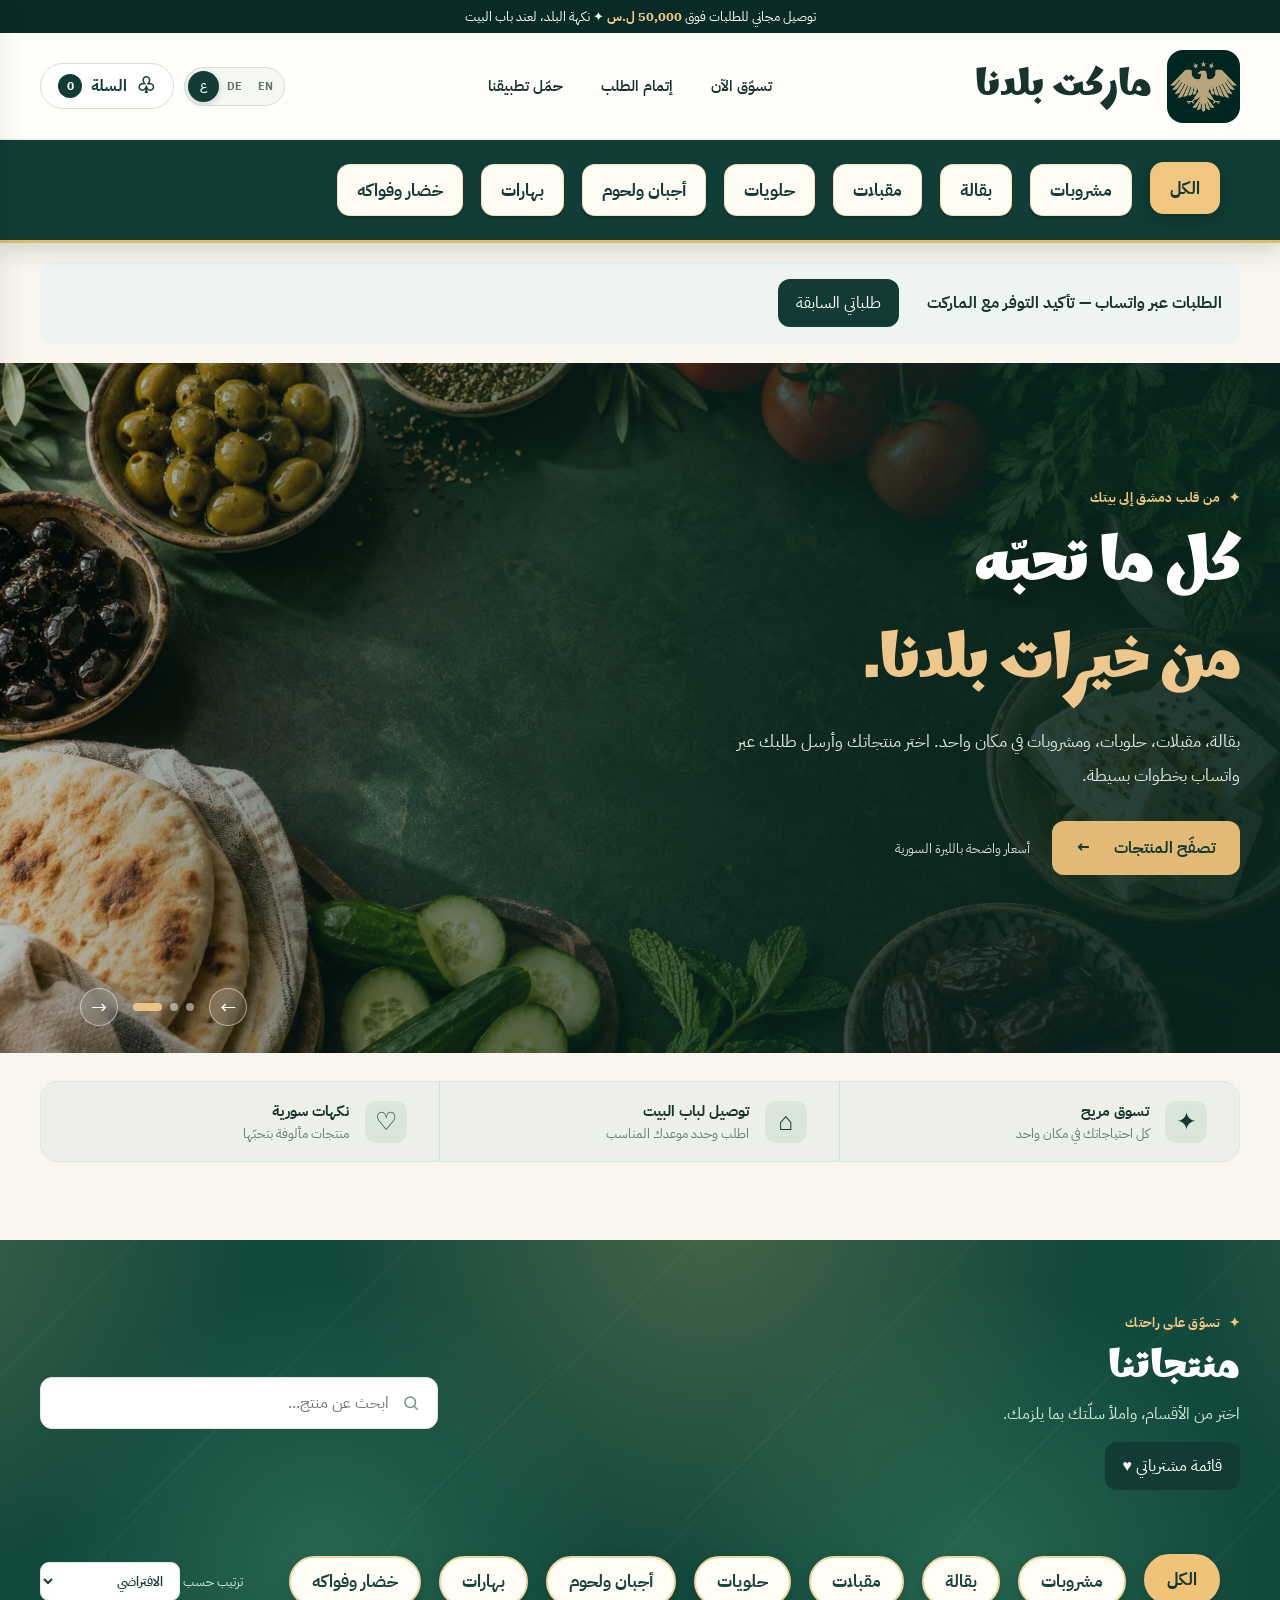
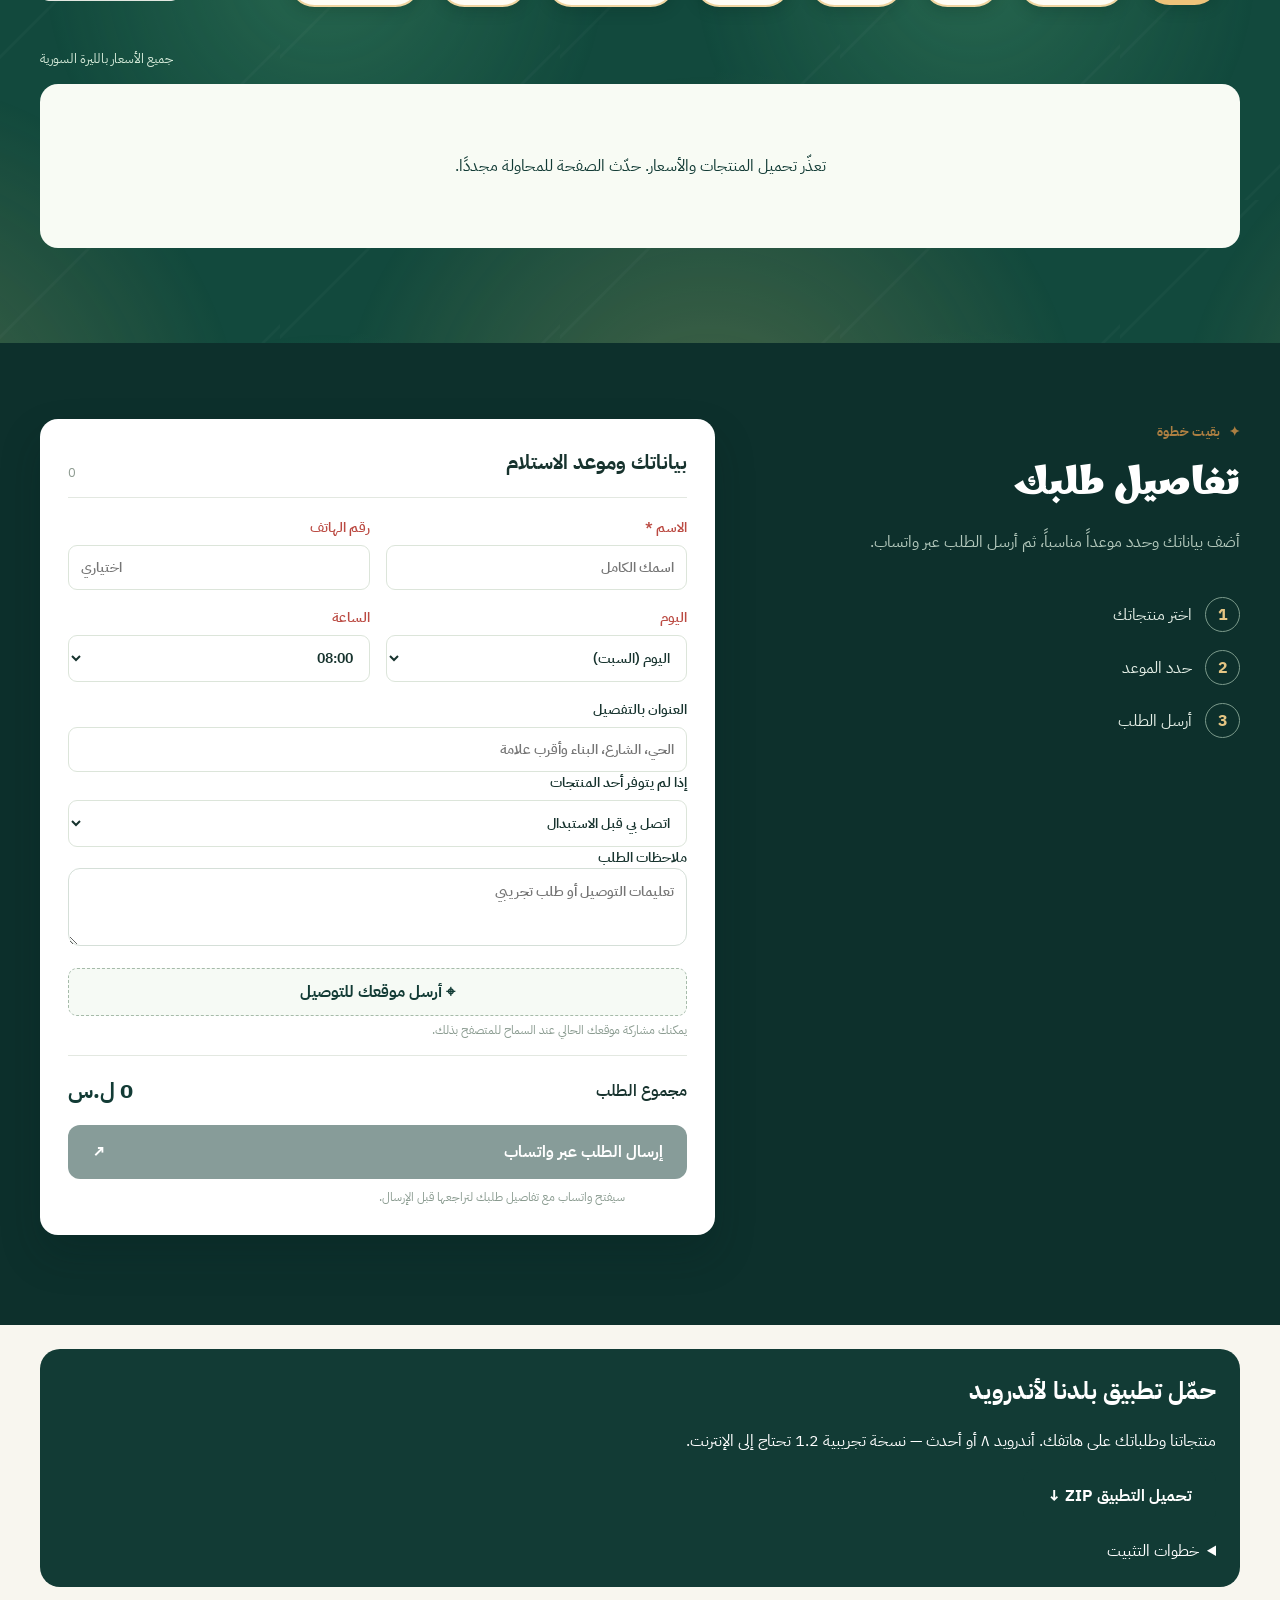
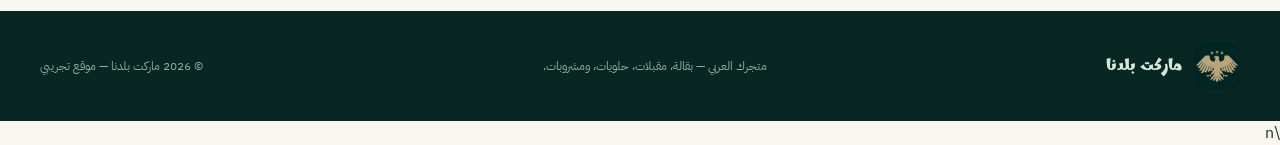
==== commit 15f4a035: "Publish tested Android app downloads and fix hidden controls and empty favorites" ====
--- a/index.html
+++ b/index.html
@@ -35,7 +35,7 @@
       <div class="results-line"><span id="resultCount"></span><span data-i18n="currencyNote">جميع الأسعار بالليرة السورية</span></div><div class="products" id="products"></div><div class="empty-results" id="emptyResults" hidden data-i18n="noResults">لا توجد منتجات مطابقة. جرّب كلمة بحث أخرى.</div>
     </section>
     <section class="checkout-area" id="checkout"><div class="shell checkout-grid"><div><span class="eyebrow" data-i18n="oneStep">بقيت خطوة</span><h2 data-i18n="orderDetails">تفاصيل طلبك</h2><p data-i18n="orderText">أضف بياناتك وحدد موعداً مناسباً، ثم أرسل الطلب عبر واتساب.</p><div class="steps"><span><b>1</b> <i data-i18n="step1">اختر منتجاتك</i></span><span><b>2</b> <i data-i18n="step2">حدد الموعد</i></span><span><b>3</b> <i data-i18n="step3">أرسل الطلب</i></span></div></div><form id="orderForm" class="order-form"><div class="form-title"><h3 data-i18n="yourDetails">بياناتك وموعد الاستلام</h3><span id="summaryItems">0 منتجات</span></div><div class="field-row"><label><span data-i18n="name">الاسم</span> <span>*</span><input id="customerName" required autocomplete="name" placeholder="اسمك الكامل"></label><label><span data-i18n="phone">رقم الهاتف</span><input id="customerPhone" type="tel" autocomplete="tel" placeholder="اختياري"></label></div><div class="field-row"><label><span data-i18n="day">اليوم</span><select id="daySelect"></select></label><label><span data-i18n="time">الساعة</span><select id="timeSelect"></select></label></div><label>العنوان بالتفصيل<input id="customerAddress" required maxlength="400" autocomplete="street-address" placeholder="الحي، الشارع، البناء وأقرب علامة"></label><label id="regionWrap" hidden>منطقة التوصيل<select id="deliveryRegion"></select></label><label>إذا لم يتوفر أحد المنتجات<select id="substitution"><option value="call">اتصل بي قبل الاستبدال</option><option value="allow">يمكن اقتراح بديل</option></select></label><label>ملاحظات الطلب<textarea id="orderNotes" maxlength="500" placeholder="تعليمات التوصيل أو طلب تجريبي"></textarea></label><p id="deliveryFees" hidden></p><p id="deliveryHint" role="status"></p><button id="locationBtn" class="location-btn" type="button" data-i18n="sendLocation">⌖ أرسل موقعك للتوصيل</button><p id="locationStatus" class="help" data-i18n="locationHelp">يمكنك مشاركة موقعك الحالي عند السماح للمتصفح بذلك.</p><p id="trackingReceipt" class="help" role="status" hidden><a id="trackingReceiptLink"></a></p><div class="summary"><span data-i18n="orderTotal">مجموع الطلب</span><strong id="summaryTotal">0 ل.س</strong></div><button id="sendBtn" class="send-btn" type="submit" disabled><span data-i18n="sendWhatsApp">إرسال الطلب عبر واتساب</span> <span>↗</span></button><p class="help" data-i18n="whatsappHelp">سيفتح واتساب مع تفاصيل طلبك لتراجعها قبل الإرسال.</p></form></div></section>
-<section class="shell" id="download-app" style="margin:24px auto;padding:24px;border-radius:20px;background:#123b35;color:#fff" dir="rtl"><h2 style="color:#fff">حمّل تطبيق بلدنا لأندرويد</h2><p>منتجاتنا وطلباتك على هاتفك. أندرويد ٨ أو أحدث — نسخة تجريبية 1.1 تحتاج إلى الإنترنت.</p><a class="primary-link" href="downloads/baladna-market-v1.1.zip" download>تحميل التطبيق ZIP ↓</a><details style="margin-top:16px"><summary style="cursor:pointer">خطوات التثبيت</summary><ol><li>نزّل الملف ثم افتح الملفات ← التنزيلات.</li><li>فك ضغط ZIP وافتح ملف APK داخله.</li><li>إذا طلب الهاتف إذن «التثبيت من هذا المصدر»، اسمح لتطبيق الملفات أو المتصفح الذي تستخدمه لهذا التثبيت، ثم ألغِ الإذن بعد الانتهاء.</li><li>اضغط تثبيت، وعند مشاركة موقعك اسمح بالموقع أثناء استخدام التطبيق.</li></ol><p>إذا تعذّر تحديث النسخة التجريبية القديمة، فقد تحتاج إلى حذفها أولًا. قد تُمسح السلة المحفوظة في التطبيق.</p></details></section>
+<section class="shell" id="download-app" style="margin:24px auto;padding:24px;border-radius:20px;background:#123b35;color:#fff" dir="rtl"><h2 style="color:#fff">حمّل تطبيق بلدنا لأندرويد</h2><p>منتجاتنا وطلباتك على هاتفك. أندرويد ٨ أو أحدث — نسخة تجريبية 1.2 تحتاج إلى الإنترنت.</p><a class="primary-link" href="downloads/baladna-market-v1.2.zip" download>تحميل التطبيق ZIP ↓</a><details style="margin-top:16px"><summary style="cursor:pointer">خطوات التثبيت</summary><ol><li>نزّل الملف ثم افتح الملفات ← التنزيلات.</li><li>فك ضغط ZIP وافتح ملف APK داخله.</li><li>إذا طلب الهاتف إذن «التثبيت من هذا المصدر»، اسمح لتطبيق الملفات أو المتصفح الذي تستخدمه لهذا التثبيت، ثم ألغِ الإذن بعد الانتهاء.</li><li>اضغط تثبيت، وعند مشاركة موقعك اسمح بالموقع أثناء استخدام التطبيق.</li></ol><p>إذا تعذّر تحديث النسخة التجريبية القديمة، فقد تحتاج إلى حذفها أولًا. قد تُمسح السلة المحفوظة في التطبيق.</p></details></section>
   </main>
   <footer><div class="shell footer-inner"><div class="brand"><span class="brand-icon"><img src="eagle-logo.jpg" alt=""></span><span>ماركت بلدنا</span></div><p data-i18n="footerText">متجرك العربي — بقالة، مقبلات، حلويات، ومشروبات.</p><small data-i18n="copyright">© 2026 ماركت بلدنا — موقع تجريبي</small></div></footer>
   <div class="cart-scrim" id="cartScrim" hidden></div><aside class="cart-drawer" id="cartDrawer" role="dialog" aria-modal="true" aria-label="سلة المشتريات" aria-hidden="true"><div class="drawer-head"><div><span class="eyebrow" data-i18n="yourChoices">اختياراتك</span><h2 data-i18n="shoppingCart">سلة المشتريات</h2></div><button type="button" id="cartClose" class="icon-button" aria-label="إغلاق السلة">×</button></div><div id="cartItems" class="cart-items"></div><div class="drawer-bottom"><div class="coupon"><input id="couponInput" placeholder="رمز الخصم" aria-label="رمز الخصم"><button type="button" id="applyCoupon" data-i18n="apply">تطبيق</button></div><p id="couponMessage" class="help" aria-live="polite"></p><div class="summary"><span data-i18n="total">المجموع</span><strong id="drawerTotal">0 ل.س</strong></div><button id="cartCheckout" class="send-btn" type="button" data-i18n="checkoutArrow">إتمام الطلب ←</button><button id="clearCart" class="clear-btn" type="button" data-i18n="clearCart">مسح السلة</button></div></aside>
--- a/style.css
+++ b/style.css
@@ -118,3 +118,5 @@
 @media(max-width:720px){.catalog .products{grid-template-columns:repeat(2,minmax(0,1fr));gap:10px}.catalog .product-art{height:96px}.catalog .product-info{padding:10px}}
 
 .shop-status{padding:18px;margin:18px auto;border-radius:16px;background:#eef4f1;display:flex;gap:14px;align-items:center;flex-wrap:wrap}.shop-status .closed{color:#9b3a2d}.shop-status button,.favorite-filter,.bundle-card button,.past-order button{border:0;border-radius:12px;padding:12px 18px;background:#123b35;color:#fff;cursor:pointer}.shop-status #pastOrders{width:100%}.past-order{border-top:1px solid #ccd8d1;padding:12px;display:flex;gap:14px;align-items:center;flex-wrap:wrap}.favorite-filter{margin-bottom:18px}.favorite-btn{background:transparent;border:0;color:#a86829;font-size:26px;cursor:pointer;float:left}.stock-label{color:#9b3a2d;font-weight:700}.bundle-card{padding:18px;border:1px solid #d5dfd8;border-radius:18px;background:#f7faf7}.bundle-card h3{margin:0}#bundlesList{display:grid;grid-template-columns:repeat(auto-fit,minmax(240px,1fr));gap:14px;margin-bottom:22px}.order-form textarea{font:inherit;padding:12px;border:1px solid #d5dfd8;border-radius:12px;width:100%;min-height:78px}#deliveryHint{color:#9b3a2d}#deliveryFees{background:#eef4f1;padding:12px;border-radius:12px}
+
+[hidden]{display:none!important}
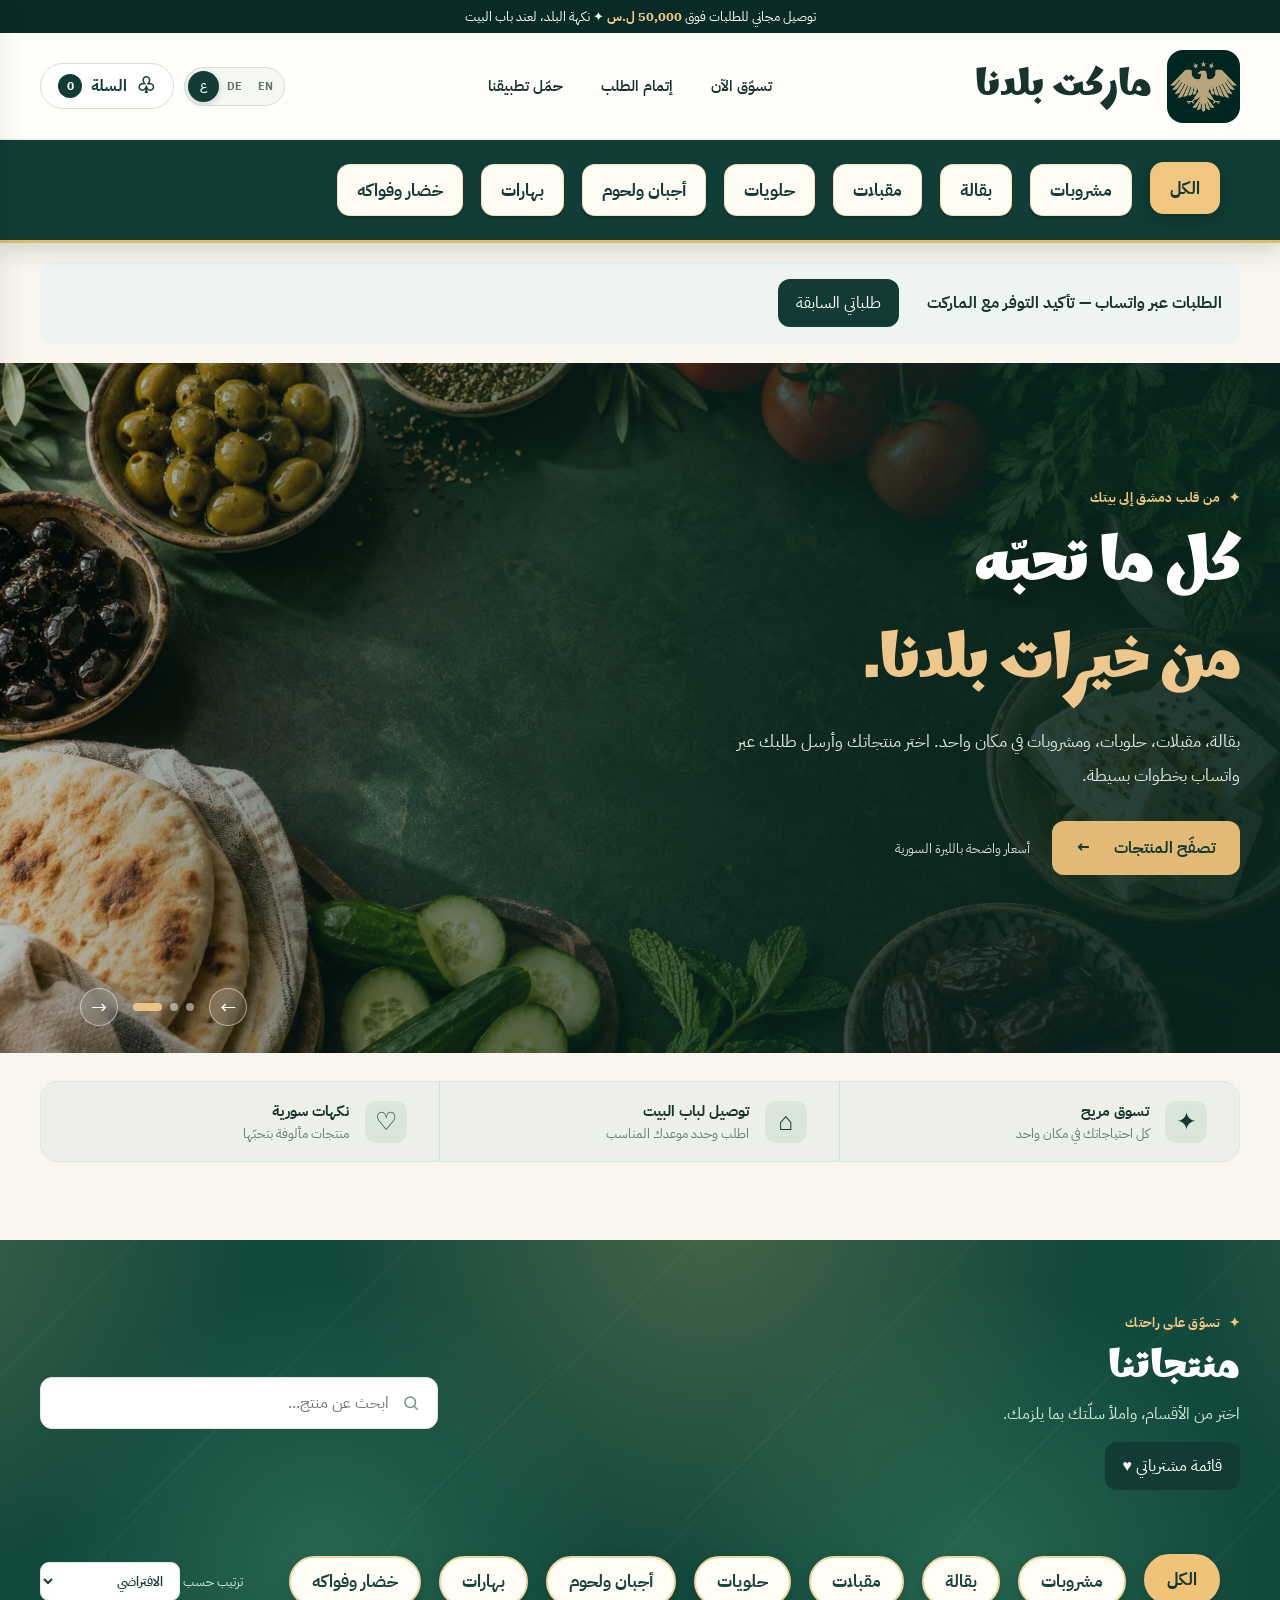
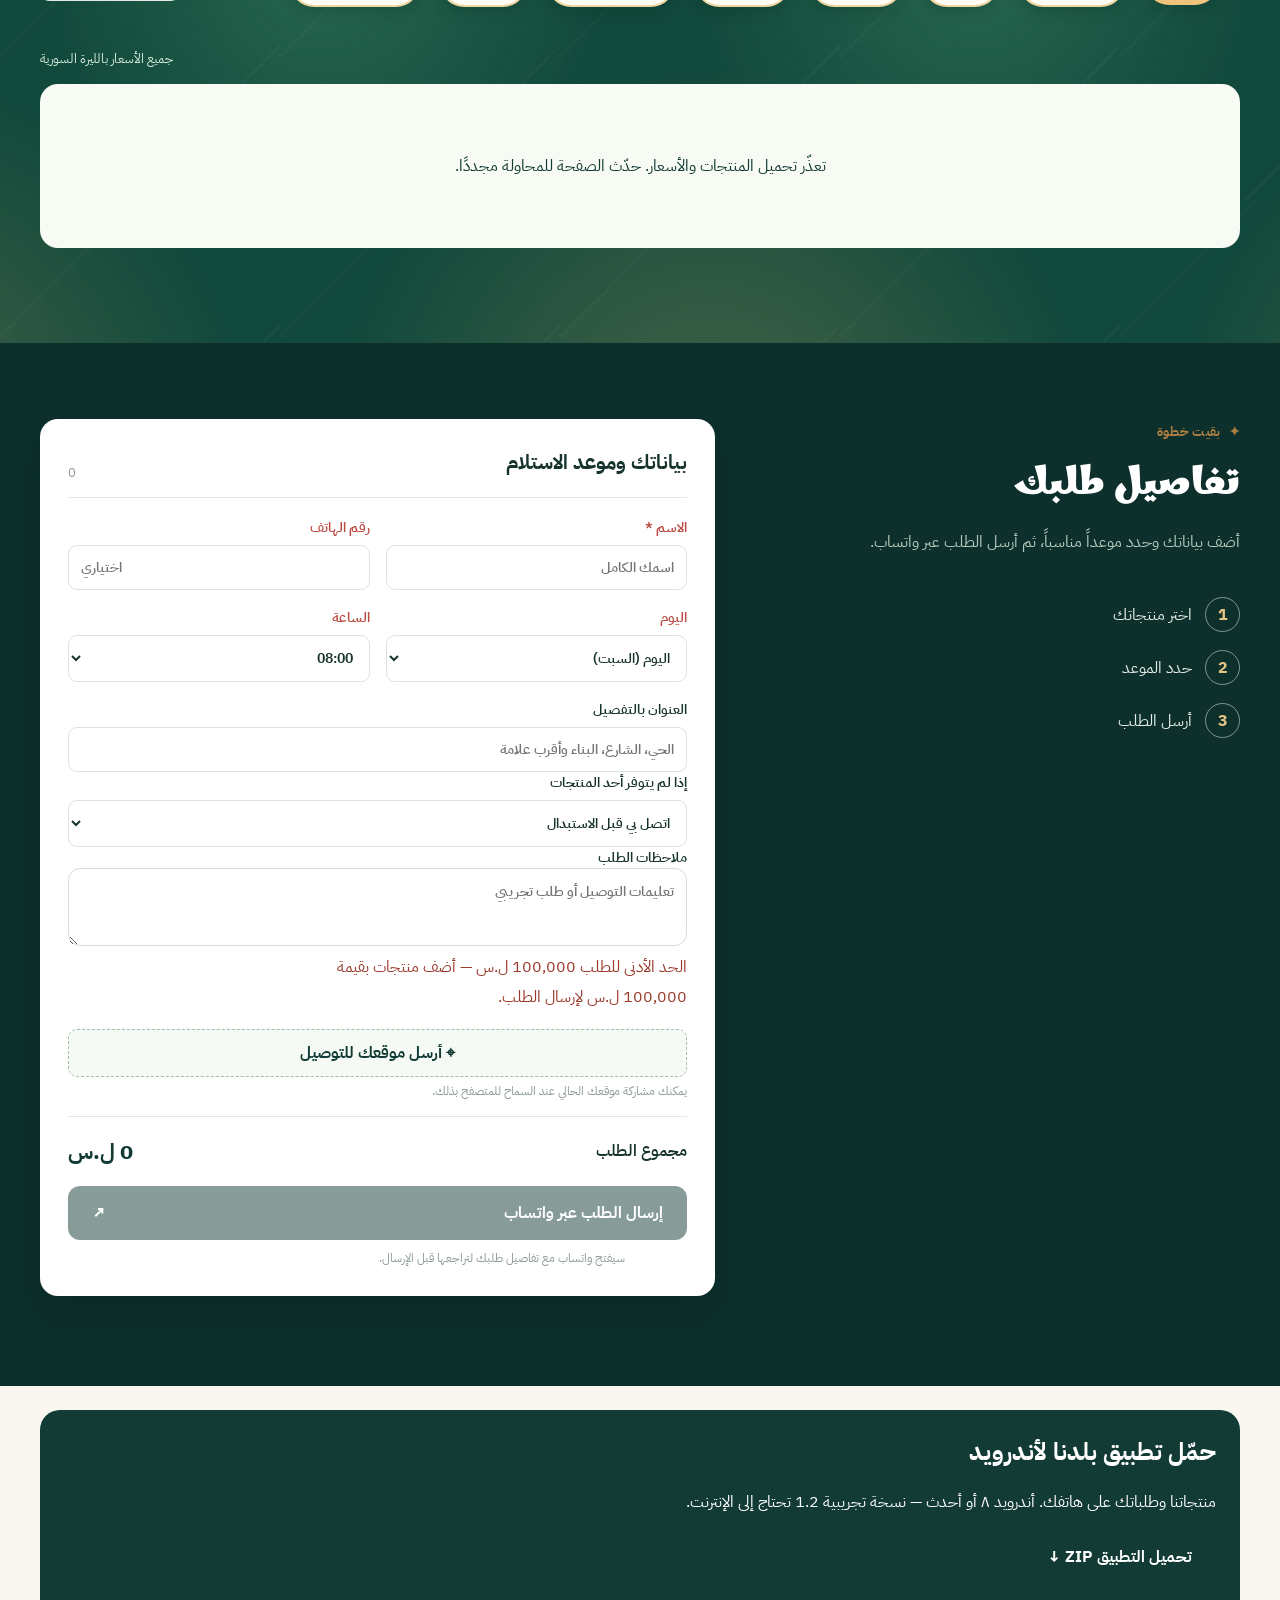
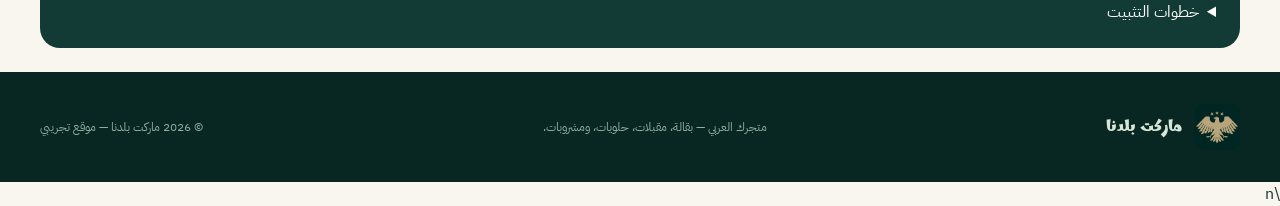
==== commit 14772901: "Refresh checkout script cache for minimum order update" ====
--- a/index.html
+++ b/index.html
@@ -40,7 +40,7 @@
   <footer><div class="shell footer-inner"><div class="brand"><span class="brand-icon"><img src="eagle-logo.jpg" alt=""></span><span>ماركت بلدنا</span></div><p data-i18n="footerText">متجرك العربي — بقالة، مقبلات، حلويات، ومشروبات.</p><small data-i18n="copyright">© 2026 ماركت بلدنا — موقع تجريبي</small></div></footer>
   <div class="cart-scrim" id="cartScrim" hidden></div><aside class="cart-drawer" id="cartDrawer" role="dialog" aria-modal="true" aria-label="سلة المشتريات" aria-hidden="true"><div class="drawer-head"><div><span class="eyebrow" data-i18n="yourChoices">اختياراتك</span><h2 data-i18n="shoppingCart">سلة المشتريات</h2></div><button type="button" id="cartClose" class="icon-button" aria-label="إغلاق السلة">×</button></div><div id="cartItems" class="cart-items"></div><div class="drawer-bottom"><div class="coupon"><input id="couponInput" placeholder="رمز الخصم" aria-label="رمز الخصم"><button type="button" id="applyCoupon" data-i18n="apply">تطبيق</button></div><p id="couponMessage" class="help" aria-live="polite"></p><div class="summary"><span data-i18n="total">المجموع</span><strong id="drawerTotal">0 ل.س</strong></div><button id="cartCheckout" class="send-btn" type="button" data-i18n="checkoutArrow">إتمام الطلب ←</button><button id="clearCart" class="clear-btn" type="button" data-i18n="clearCart">مسح السلة</button></div></aside>
   <div class="mobile-cart" id="mobileCart" hidden><span><b id="mobileCount">0</b> <span data-i18n="items">منتجات</span> · <strong id="mobileTotal">0 ل.س</strong></span><button type="button" id="mobileCartOpen" data-i18n="viewCart">عرض السلة ←</button></div>
-  <script src="tracking-config.js?v=delivery-1"></script>\n  <script src="app.js?v=shop-v3" defer></script>
+  <script src="tracking-config.js?v=delivery-1"></script>\n  <script src="app.js?v=minimum-100000" defer></script>
 </body></html>
 
 
